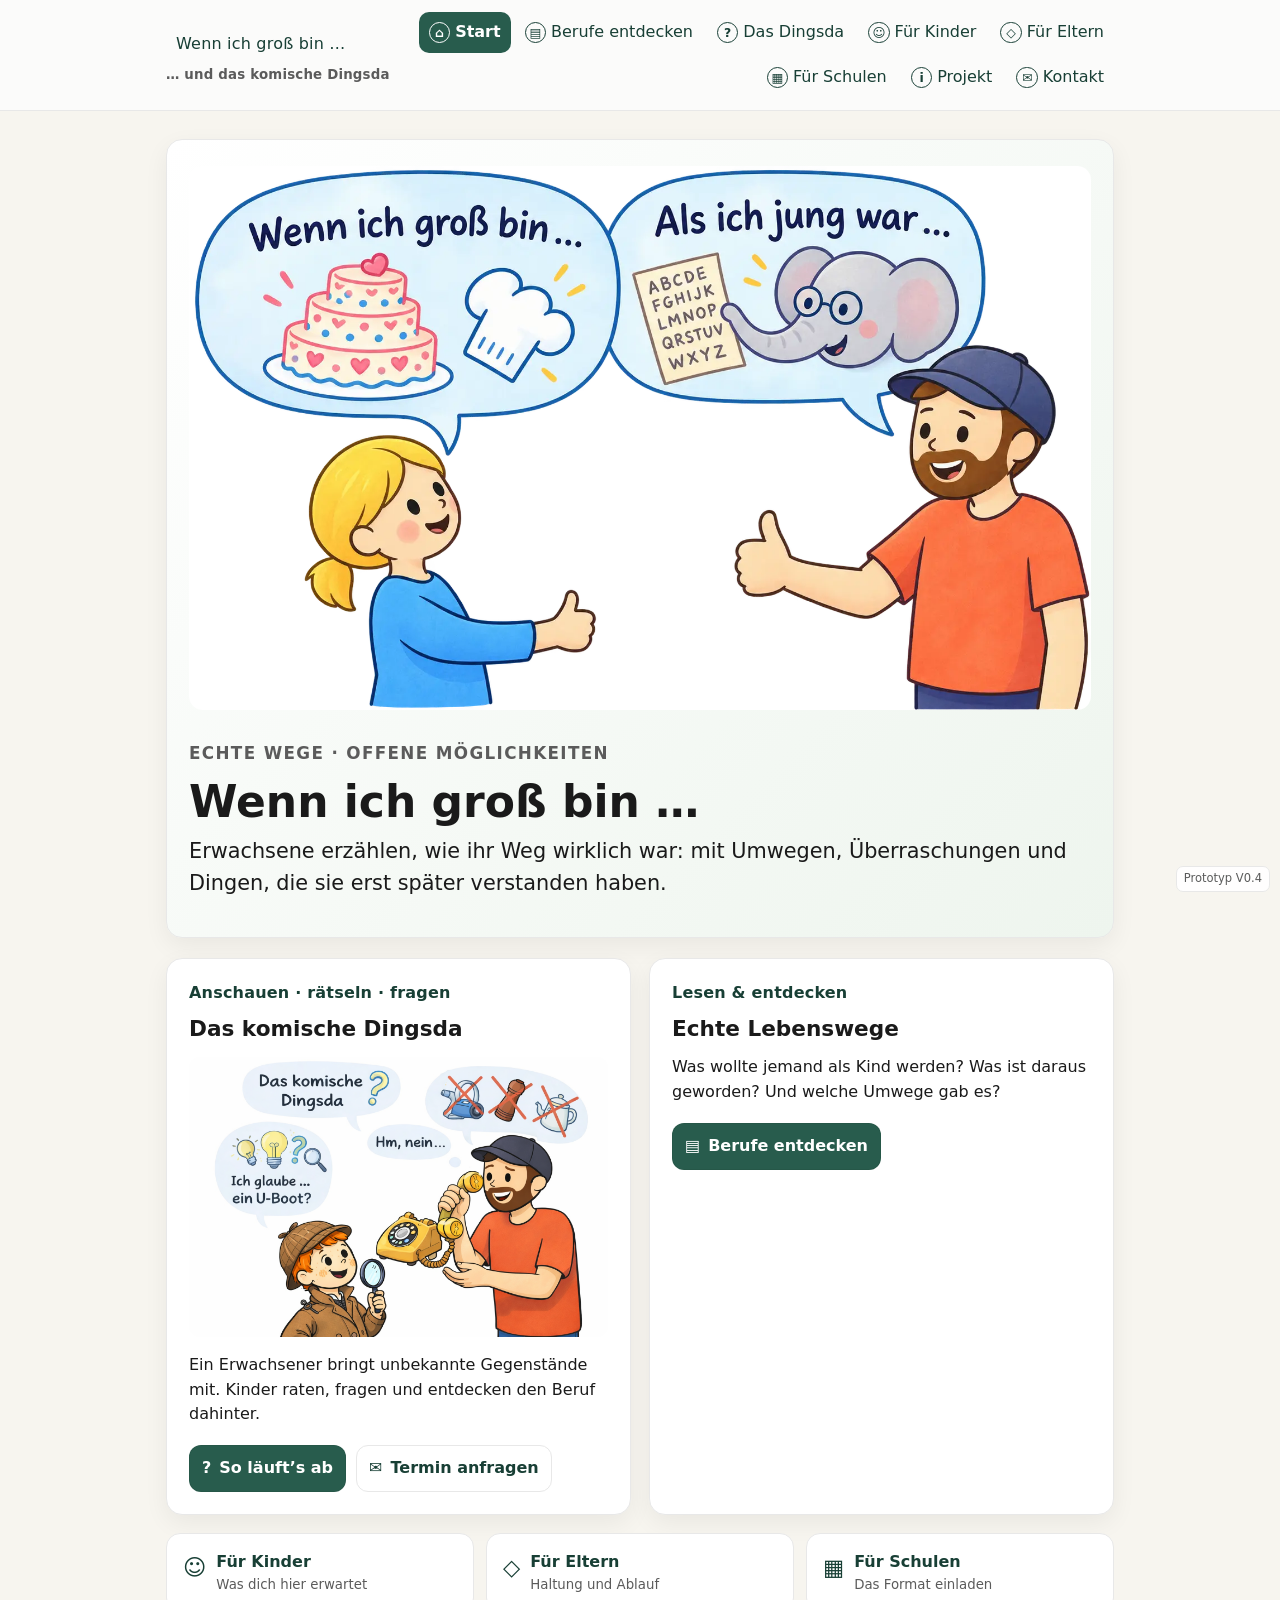
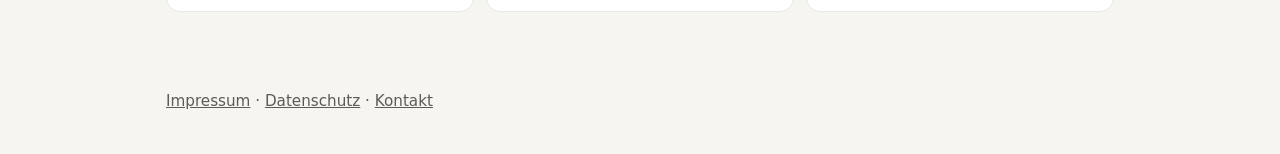
==== wenn-ich-gross-bin-site/index.html @ 868cac74 "Defekte Bildübertragung bereinigen" ====
<!doctype html>
<html lang="de">
<head>
  <meta charset="utf-8" />
  <meta name="viewport" content="width=device-width, initial-scale=1" />
  <title>Wenn ich groß bin …</title>
  <meta name="description" content="Echte Berufs- und Lebenswege für Kinder." />
  <link rel="icon" href="favicon.svg" type="image/svg+xml" />
  <link rel="stylesheet" href="styles.css" />
</head>
<body>
<a class="skip-link" href="#content">Zum Inhalt springen</a>
<header>
  <nav class="nav" aria-label="Hauptnavigation">
    <div class="brand"><a href="index.html">Wenn ich groß bin …</a><small>… und das komische Dingsda</small></div>
    <ul>
      <li><a href="index.html" aria-current="page"><span class="nav-icon" aria-hidden="true">⌂</span>Start</a></li>
      <li><a href="interviews.html"><span class="nav-icon" aria-hidden="true">▤</span>Berufe entdecken</a></li>
      <li><a href="komisches-ding.html"><span class="nav-icon" aria-hidden="true">?</span>Das Dingsda</a></li>
      <li><a href="fuer-kinder.html"><span class="nav-icon" aria-hidden="true">☺</span>Für Kinder</a></li>
      <li><a href="fuer-eltern.html"><span class="nav-icon" aria-hidden="true">◇</span>Für Eltern</a></li>
      <li><a href="fuer-einladende.html"><span class="nav-icon" aria-hidden="true">▦</span>Für Schulen</a></li>
      <li><a href="ueber-das-projekt.html"><span class="nav-icon" aria-hidden="true">i</span>Projekt</a></li>
      <li><a href="kontakt.html"><span class="nav-icon" aria-hidden="true">✉</span>Kontakt</a></li>
    </ul>
  </nav>
</header>
<main id="content">
  <section class="hero home-intro" aria-labelledby="start-title">
    <img class="hero-image hero-image-complete" src="assets/wenn-ich-gross-bin-v2.webp" alt="Ein Kind und ein Erwachsener sprechen über Zukunft und Berufe" />
    <p class="eyebrow">Echte Wege · offene Möglichkeiten</p>
    <h1 id="start-title">Wenn ich groß bin …</h1>
    <p class="lead">Erwachsene erzählen, wie ihr Weg wirklich war: mit Umwegen, Überraschungen und Dingen, die sie erst später verstanden haben.</p>
  </section>

  <section class="home-choices" aria-label="Was möchtest du entdecken?">
    <article class="home-choice">
      <p class="kicker">Anschauen · rätseln · fragen</p>
      <h2>Das komische Dingsda</h2>
      <img class="choice-image" src="assets/komisches-dingsda.png" alt="Ein Kind untersucht neugierig einen unbekannten Gegenstand" />
      <p>Ein Erwachsener bringt unbekannte Gegenstände mit. Kinder raten, fragen und entdecken den Beruf dahinter.</p>
      <div class="button-row"><a class="btn" href="komisches-ding.html"><span aria-hidden="true">?</span> So läuft’s ab</a><a class="btn secondary" href="kontakt.html"><span aria-hidden="true">✉</span> Termin anfragen</a></div>
    </article>

    <article class="home-choice">
      <p class="kicker">Lesen & entdecken</p>
      <h2>Echte Lebenswege</h2>
      <p>Was wollte jemand als Kind werden? Was ist daraus geworden? Und welche Umwege gab es?</p>
      <div class="button-row"><a class="btn" href="interviews.html"><span aria-hidden="true">▤</span> Berufe entdecken</a></div>
    </article>
  </section>

  <section class="audience-links" aria-label="Weitere Informationen">
    <a href="fuer-kinder.html"><span aria-hidden="true">☺</span><strong>Für Kinder</strong><small>Was dich hier erwartet</small></a>
    <a href="fuer-eltern.html"><span aria-hidden="true">◇</span><strong>Für Eltern</strong><small>Haltung und Ablauf</small></a>
    <a href="fuer-einladende.html"><span aria-hidden="true">▦</span><strong>Für Schulen</strong><small>Das Format einladen</small></a>
  </section>
</main>
<footer class="footer"><div><a href="impressum.html">Impressum</a> · <a href="datenschutz.html">Datenschutz</a> · <a href="kontakt.html">Kontakt</a></div></footer>
</body>
</html>
---- wenn-ich-gross-bin-site/styles.css ----
:root{
  /* Zentrale Gestaltung: Änderungen hier wirken auf alle Seiten. */
  --bg:#f7f5ef;
  --card:#ffffff;
  --text:#1a1a1a;
  --muted:#5b5b5b;
  --line:#e8e8e8;
  --accent:#285c4d;
  --accent2:#183f35;
  --warm:#f3c96b;
  --rose:#efaa96;
  --radius:16px;
  --shadow: 0 8px 24px rgba(0,0,0,.06);
  --max: 980px;
}
*{ box-sizing:border-box; }
html,body{ margin:0; padding:0; }
body{
  font-family: system-ui, -apple-system, Segoe UI, Roboto, Helvetica, Arial, "Apple Color Emoji","Segoe UI Emoji";
  background:var(--bg);
  color:var(--text);
  line-height:1.55;
}
a:focus-visible{ outline:3px solid var(--warm); outline-offset:3px; }
a{ color:var(--accent2); text-decoration: none; }
a:hover{ text-decoration: underline; }
.skip-link{ position:absolute; left:-999px; top:auto; width:1px; height:1px; overflow:hidden; }
.skip-link:focus{
  left:16px; top:16px; width:auto; height:auto; padding:10px 12px;
  background:#fff; border:1px solid var(--line); border-radius:10px; box-shadow:var(--shadow); z-index:9999;
}
header{
  position: sticky; top:0;
  background: rgba(251,251,251,.92);
  backdrop-filter: blur(10px);
  border-bottom:1px solid var(--line);
  z-index:1000;
}
.nav{
  max-width:var(--max);
  margin:0 auto;
  padding:12px 16px;
  display:flex;
  align-items:center;
  justify-content:space-between;
  gap:12px;
}
.brand{ display:flex; flex-direction:column; gap:0; font-weight:800; letter-spacing:.2px; flex:0 0 auto; }
.brand small{ font-weight:600; color:var(--muted); }
.nav ul{
  list-style:none;
  display:flex;
  gap:12px;
  flex-wrap:wrap;
  margin:0; padding:0;
  justify-content:flex-end;
}
.nav a{ display:inline-block; padding:8px 10px; border-radius:10px; }
.nav a[aria-current="page"]{ background:#fff; box-shadow:inset 0 -3px 0 var(--warm); }
main{ max-width:var(--max); margin:0 auto; padding:28px 16px 60px; }
.hero{
  background: linear-gradient(135deg, #ffffff, #eef5ee);
  border:1px solid var(--line);
  border-radius:var(--radius);
  box-shadow:var(--shadow);
  padding:26px 22px;
}
.hero-image{ width:100%; max-height:440px; object-fit:cover; border-radius:14px; margin-bottom:22px; }
.eyebrow{ color:var(--accent); font-size:.86rem; font-weight:800; letter-spacing:.08em; text-transform:uppercase; }
.lead{ font-size:clamp(1.1rem,2vw,1.3rem)!important; color:var(--text)!important; }
.hero h1{ margin:0 0 8px; font-size: clamp(28px, 4vw, 44px); line-height:1.1; }
.hero p{ margin:0 0 12px; color:var(--muted); font-size: 1.05rem; max-width: 70ch; }
.grid{ display:grid; grid-template-columns: repeat(12, 1fr); gap:14px; margin-top:18px; }
.card{
  background:var(--card);
  border:1px solid var(--line);
  border-radius:var(--radius);
  box-shadow:var(--shadow);
  padding:18px 18px;
}
.span-6{ grid-column: span 6; }
.span-5{ grid-column: span 5; }
.span-7{ grid-column: span 7; }
.span-4{ grid-column: span 4; }
.span-8{ grid-column: span 8; }
.span-12{ grid-column: span 12; }
@media (max-width: 760px){
  .span-6,.span-4,.span-5,.span-7,.span-8{ grid-column: span 12; }
}
.kicker{ font-weight:700; color:var(--accent2); letter-spacing:.2px; margin:0 0 6px; }
h2{ margin: 0 0 10px; font-size: 1.35rem; }
h3{ margin: 0 0 8px; font-size: 1.15rem; }
p{ margin: 0 0 12px; }
ul{ margin: 0 0 12px 18px; }
.btn{
  display:inline-flex;
  align-items:center;
  gap:8px;
  background: var(--accent);
  color:#fff;
  padding:10px 12px;
  border-radius:12px;
  border:1px solid rgba(0,0,0,.06);
  font-weight:700;
}
.btn:hover{ text-decoration:none; filter: brightness(0.98); }
.btn.secondary{ background:#fff; color:var(--accent2); border:1px solid var(--line); }
.tagrow{ display:flex; flex-wrap:wrap; gap:8px; margin-top:8px; }
.tag{
  display:inline-block;
  font-size:.92rem;
  color:var(--muted);
  background:#fafafa;
  border:1px solid var(--line);
  border-radius:999px;
  padding:6px 10px;
}
.hr{ height:1px; background:var(--line); margin:18px 0; }
.footer{ max-width:var(--max); margin:0 auto; padding:18px 16px 40px; color:var(--muted); font-size:.95rem; }
.footer a{ color:var(--muted); text-decoration: underline; }
.notice{ background:#fff; border:1px dashed var(--line); border-radius:14px; padding:14px 16px; color:var(--muted); }
.promise{ border-left:5px solid var(--warm); }
.path{ list-style:none; margin:16px 0 0; padding:0; display:grid; gap:10px; }
.path li{ position:relative; padding:12px 14px 12px 46px; background:#fff; border:1px solid var(--line); border-radius:12px; }
.path li::before{ content:counter(list-item); position:absolute; left:13px; top:11px; width:24px; height:24px; border-radius:50%; display:grid; place-items:center; background:var(--warm); color:#30240a; font-weight:800; }
.quote{ font-size:1.25rem; line-height:1.45; color:var(--accent2); border-left:5px solid var(--rose); padding-left:16px; }
.status{ display:inline-block; padding:5px 9px; border-radius:999px; background:#fff4d7; color:#6b4b00; font-size:.88rem; font-weight:750; }
.interview-list{ display:grid; grid-template-columns: repeat(12, 1fr); gap:14px; }
.interview-card{
  grid-column: span 6;
  background:#fff;
  border:1px solid var(--line);
  border-radius:var(--radius);
  box-shadow:var(--shadow);
  padding:16px;
  display:flex;
  gap:14px;
  align-items:flex-start;
}
@media (max-width: 760px){ .interview-card{ grid-column: span 12; } }
.thumb{
  width:72px; height:72px;
  border-radius:14px;
  border:1px solid var(--line);
  background: #f6f6f6;
  flex:0 0 auto;
  display:flex; align-items:center; justify-content:center;
  color:var(--muted);
  font-weight:700;
}
.interview-card h3{ margin:0 0 4px; }
.interview-card p{ margin:0; color:var(--muted); }
.two-images{ display:grid; grid-template-columns: 1fr 1fr; gap:14px; }
@media (max-width: 760px){ .two-images{ grid-template-columns: 1fr; } }
@media (max-width: 860px){
  /* Auf kleinen Bildschirmen bleibt die lange Navigation horizontal erreichbar. */
  header{ position:static; }
  .nav{ align-items:flex-start; flex-direction:column; padding-bottom:8px; }
  .nav ul{ width:100%; flex-wrap:nowrap; overflow-x:auto; justify-content:flex-start; padding-bottom:5px; scrollbar-width:thin; }
  .nav li{ flex:0 0 auto; }
  .nav a{ padding:8px; }
}
@media (max-width: 520px){
  main{ padding-top:16px; }
  .hero{ padding:20px 16px; }
  .card{ padding:16px; }
  .btn{ width:100%; justify-content:center; margin:4px 0; }
}
@media (prefers-reduced-motion:reduce){ *{ scroll-behavior:auto!important; } }
.figure{
  background:#fff;
  border:1px solid var(--line);
  border-radius:var(--radius);
  box-shadow:var(--shadow);
  padding:12px;
}
.figure .img{
  width:100%;
  aspect-ratio: 16/10;
  border-radius:12px;
  border:1px solid var(--line);
  background:#f3f3f3;
  display:flex; align-items:center; justify-content:center;
  color:var(--muted);
  font-weight:700;
}
.caption{ margin:8px 2px 0; color:var(--muted); font-size:.95rem; }

/* Lesefassungen: Sprunglinks führen ohne JavaScript direkt zum gewünschten Text. */
.reading-guide{ margin:18px 0 0; }
.reading-guide ul{ display:flex; flex-wrap:wrap; gap:8px; list-style:none; margin:10px 0 0; padding:0; }
.reading-guide a{ display:inline-block; padding:8px 10px; border:1px solid var(--line); border-radius:999px; background:#fff; font-weight:700; }
.reading-version{ scroll-margin-top:110px; background:var(--card); border:1px solid var(--line); border-radius:var(--radius); box-shadow:var(--shadow); margin-top:14px; overflow:hidden; }
.reading-version h3{ padding:18px; margin:0; font-size:1.1rem; color:var(--accent2); border-bottom:1px solid var(--line); }
.reading-content{ padding:18px; max-width:72ch; }
.reading-meta{ color:var(--muted); font-size:.95rem; font-weight:500; }
.interview-topic{ border-top:1px solid var(--line); }
.interview-topic:first-child{ border-top:0; }
.interview-topic summary{ cursor:pointer; padding:16px 18px; font-weight:800; color:var(--accent2); }
.interview-topic summary::marker{ color:var(--accent); }
.interview-topic summary:focus-visible{ outline:3px solid var(--warm); outline-offset:-5px; }
.topic-intro{ display:block; margin-top:6px; color:var(--muted); font-weight:500; }
.qa{ padding:4px 18px 18px; }
.qa h4{ margin:20px 0 6px; font-size:1.05rem; color:var(--accent2); }
.qa p{ margin-bottom:10px; }
.transparency{ margin-top:18px; font-size:.95rem; color:var(--muted); }


/* Prototyp V0.3: ruhige Kinder-Navigation und getrennte Interview-Leseseiten. */
body::after{
  content:"Prototyp V0.4";
  position:fixed;
  right:10px;
  bottom:8px;
  z-index:2000;
  padding:3px 7px;
  border-radius:7px;
  background:rgba(255,255,255,.9);
  color:var(--muted);
  font-size:.72rem;
  border:1px solid var(--line);
}
.nav ul{ gap:4px; }
.nav a{ font-weight:500; }
.nav a[aria-current="page"]{ background:var(--accent); color:#fff; box-shadow:none; font-weight:800; }
.nav-icon{ display:inline-grid; place-items:center; width:1.35rem; height:1.35rem; margin-right:.3rem; border:1px solid currentColor; border-radius:50%; font-size:.78rem; font-weight:800; }
.hero-image-complete{ max-height:none; object-fit:contain; background:#fff; }
.home-choices{ display:grid; grid-template-columns:1fr 1fr; gap:18px; margin-top:20px; }
.home-choice{ background:#fff; border:1px solid var(--line); border-radius:var(--radius); padding:22px; box-shadow:var(--shadow); }
.choice-image{ display:block; width:100%; height:auto; max-height:300px; object-fit:contain; border-radius:12px; margin:12px 0 16px; }
.button-row{ display:flex; flex-wrap:wrap; gap:10px; margin-top:18px; }
.audience-links{ display:grid; grid-template-columns:repeat(3,1fr); gap:12px; margin-top:18px; }
.audience-links a{ display:grid; grid-template-columns:auto 1fr; column-gap:10px; padding:16px; background:#fff; border:1px solid var(--line); border-radius:14px; }
.audience-links a>span{ grid-row:1/3; font-size:1.4rem; }
.audience-links small{ color:var(--muted); }
.page-intro{ max-width:720px; }
.page-intro h1{ margin:0 0 8px; font-size:clamp(2rem,5vw,3.2rem); }
.reading-filter{ margin:28px 0; }
.reading-filter>p{ font-size:1.25rem; font-weight:800; }
.reading-filter>div,.amount-grid{ display:grid; grid-template-columns:repeat(3,1fr); gap:12px; }
.reading-choice,.amount-card{ min-height:112px; display:flex; flex-direction:column; justify-content:center; align-items:flex-start; gap:5px; padding:18px; border:2px solid var(--line); border-radius:16px; background:#fff; }
.reading-choice.is-current,.amount-card[href]{ border-color:var(--accent); box-shadow:var(--shadow); }
.reading-choice strong,.amount-card strong{ font-size:1.15rem; }
.reading-choice small,.amount-card>span:last-child{ color:var(--muted); }
.is-disabled,.unavailable{ opacity:.58; }
.amount-dots{ display:flex; gap:5px; height:12px; align-items:center; }
.amount-dots i{ width:10px; height:10px; border-radius:50%; background:var(--accent); }
.section-title{ margin:0 0 12px; }
.interview-preview{ display:grid; grid-template-columns:240px 1fr; gap:22px; align-items:center; max-width:760px; padding:18px; background:#fff; border:2px solid var(--line); border-radius:var(--radius); box-shadow:var(--shadow); }
.interview-preview:hover{ border-color:var(--accent); text-decoration:none; }
.preview-images{ display:grid; grid-template-columns:1fr 1fr; gap:8px; }
.preview-images span,.portrait-placeholder{ display:grid; place-items:center; min-height:150px; padding:12px; background:#f1f3f1; border:1px dashed #a7afa9; border-radius:12px; color:var(--muted); text-align:center; }
.card-action{ color:var(--accent); }
.back-link{ margin-bottom:18px; font-weight:700; }
.interview-intro,.child-interview{ max-width:760px; margin:0 auto; }
.interview-heading{ position:static; background:none; border:0; }
.interview-heading h1,.child-interview h1{ margin:0 0 12px; font-size:clamp(2.1rem,6vw,3.4rem); line-height:1.08; }
.portrait-placeholders{ display:grid; grid-template-columns:1fr 1fr; gap:16px; margin:24px 0; }
.portrait-placeholders figure{ margin:0; }
.portrait-placeholders figcaption{ color:var(--muted); margin-top:7px; }
.portrait-placeholder{ min-height:230px; }
.portrait-placeholder.drawing{ background:#fff7df; }
.quiet-block{ padding:24px; border-left:7px solid var(--warm); background:#fff; border-radius:0 var(--radius) var(--radius) 0; }
.quiet-block blockquote{ margin:12px 0; color:var(--accent2); font-size:clamp(1.3rem,3vw,1.75rem); line-height:1.35; font-weight:750; }
.amount-section{ margin-top:34px; }
.amount-section h2{ font-size:1.7rem; }
.amount-card:hover{ text-decoration:none; }
.child-interview{ font-size:1.15rem; line-height:1.7; }
.child-interview>header{ position:static; background:none; border:0; margin-bottom:28px; }
.child-interview>section{ margin:0 0 32px; padding:24px; background:#fff; border:1px solid var(--line); border-radius:var(--radius); }
.child-interview h2{ font-size:clamp(1.5rem,4vw,2rem); color:var(--accent2); }
.child-interview .qa{ padding:0; max-width:54ch; }
.child-interview .qa h4{ margin:30px 0 8px; font-size:1.25rem; line-height:1.35; color:var(--accent2); }
.child-interview .qa p{ margin-bottom:12px; }
.back-link.end{ margin-top:24px; }
@media(max-width:760px){
  .home-choices,.reading-filter>div,.amount-grid,.audience-links{ grid-template-columns:1fr; }
  .interview-preview{ grid-template-columns:1fr; }
  .portrait-placeholders{ grid-template-columns:1fr; }
  .child-interview{ font-size:1.08rem; }
  .child-interview>section{ padding:20px 17px; }
}
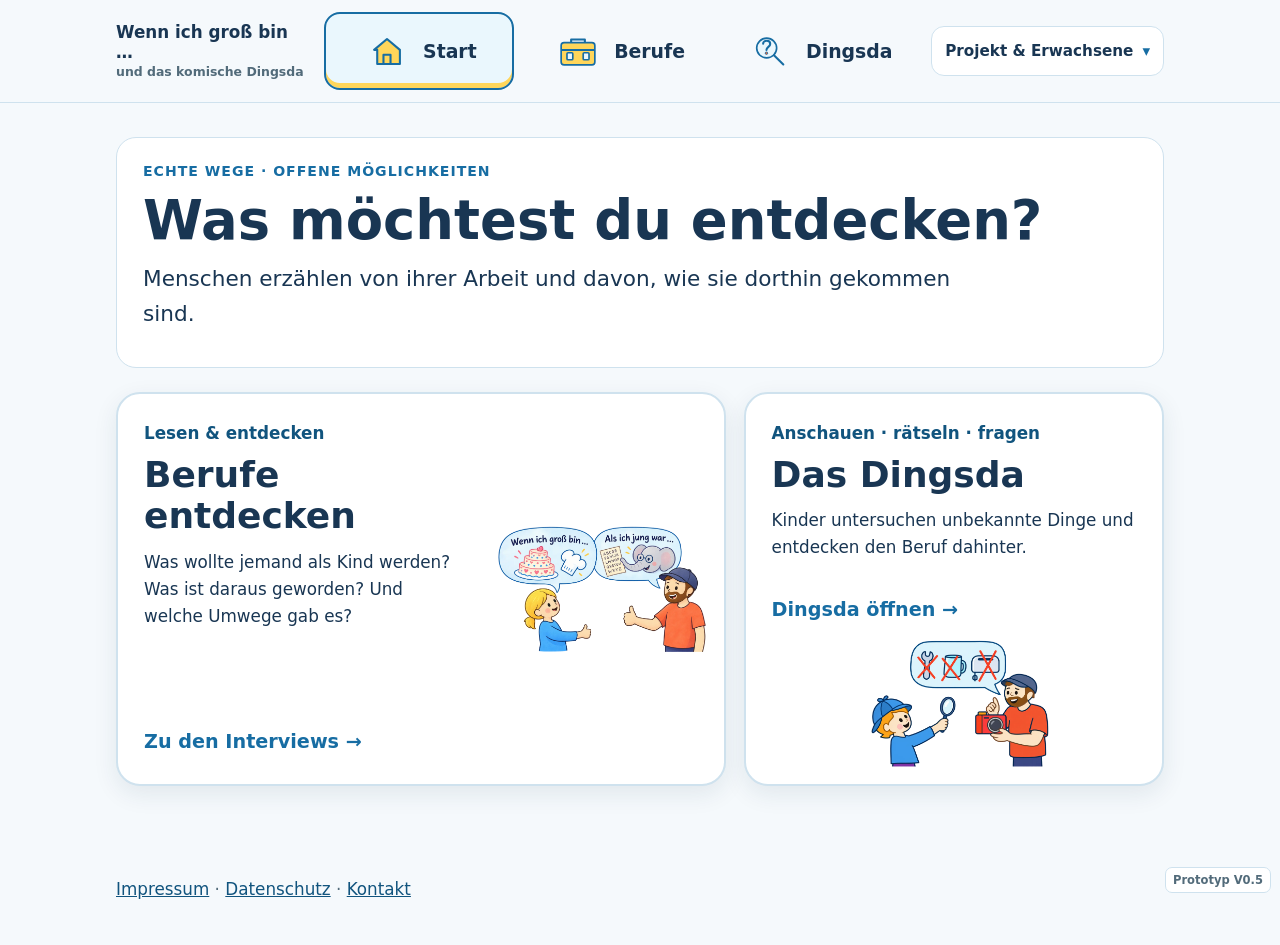
==== commit a014fb25: "Vereinfache die Navigation fuer Kinder" ====
--- a/wenn-ich-gross-bin-site/index.html
+++ b/wenn-ich-gross-bin-site/index.html
@@ -10,50 +10,55 @@
 </head>
 <body>
 <a class="skip-link" href="#content">Zum Inhalt springen</a>
-<header>
-  <nav class="nav" aria-label="Hauptnavigation">
-    <div class="brand"><a href="index.html">Wenn ich groß bin …</a><small>… und das komische Dingsda</small></div>
-    <ul>
-      <li><a href="index.html" aria-current="page"><span class="nav-icon" aria-hidden="true">⌂</span>Start</a></li>
-      <li><a href="interviews.html"><span class="nav-icon" aria-hidden="true">▤</span>Berufe entdecken</a></li>
-      <li><a href="komisches-ding.html"><span class="nav-icon" aria-hidden="true">?</span>Das Dingsda</a></li>
-      <li><a href="fuer-kinder.html"><span class="nav-icon" aria-hidden="true">☺</span>Für Kinder</a></li>
-      <li><a href="fuer-eltern.html"><span class="nav-icon" aria-hidden="true">◇</span>Für Eltern</a></li>
-      <li><a href="fuer-einladende.html"><span class="nav-icon" aria-hidden="true">▦</span>Für Schulen</a></li>
-      <li><a href="ueber-das-projekt.html"><span class="nav-icon" aria-hidden="true">i</span>Projekt</a></li>
-      <li><a href="kontakt.html"><span class="nav-icon" aria-hidden="true">✉</span>Kontakt</a></li>
+<header class="site-header">
+  <nav class="site-nav" aria-label="Hauptnavigation">
+    <a class="site-brand" href="index.html">Wenn ich groß bin …<small>und das komische Dingsda</small></a>
+    <ul class="child-nav">
+      <li><a href="index.html" aria-current="page"><img src="assets/icon-start.svg" alt="" /><span>Start</span></a></li>
+      <li><a href="interviews.html"><img src="assets/icon-berufe.svg" alt="" /><span>Berufe</span></a></li>
+      <li><a href="komisches-ding.html"><img src="assets/icon-dingsda.svg" alt="" /><span>Dingsda</span></a></li>
     </ul>
+    <details class="project-nav">
+      <summary>Projekt &amp; Erwachsene</summary>
+      <div class="project-links">
+        <a href="fuer-eltern.html">Für Eltern</a>
+        <a href="fuer-einladende.html">Für Schulen</a>
+        <a href="ueber-das-projekt.html">Über das Projekt</a>
+        <a href="kontakt.html">Kontakt</a>
+      </div>
+    </details>
   </nav>
 </header>
 <main id="content">
-  <section class="hero home-intro" aria-labelledby="start-title">
-    <img class="hero-image hero-image-complete" src="assets/wenn-ich-gross-bin-v2.webp" alt="Ein Kind und ein Erwachsener sprechen über Zukunft und Berufe" />
-    <p class="eyebrow">Echte Wege · offene Möglichkeiten</p>
-    <h1 id="start-title">Wenn ich groß bin …</h1>
-    <p class="lead">Erwachsene erzählen, wie ihr Weg wirklich war: mit Umwegen, Überraschungen und Dingen, die sie erst später verstanden haben.</p>
+  <section class="home-welcome" aria-labelledby="start-title">
+    <div>
+      <p class="eyebrow">Echte Wege · offene Möglichkeiten</p>
+      <h1 id="start-title">Was möchtest du entdecken?</h1>
+      <p class="lead">Menschen erzählen von ihrer Arbeit und davon, wie sie dorthin gekommen sind.</p>
+    </div>
   </section>
 
-  <section class="home-choices" aria-label="Was möchtest du entdecken?">
-    <article class="home-choice">
-      <p class="kicker">Anschauen · rätseln · fragen</p>
-      <h2>Das komische Dingsda</h2>
-      <img class="choice-image" src="assets/komisches-dingsda.png" alt="Ein Kind untersucht neugierig einen unbekannten Gegenstand" />
-      <p>Ein Erwachsener bringt unbekannte Gegenstände mit. Kinder raten, fragen und entdecken den Beruf dahinter.</p>
-      <div class="button-row"><a class="btn" href="komisches-ding.html"><span aria-hidden="true">?</span> So läuft’s ab</a><a class="btn secondary" href="kontakt.html"><span aria-hidden="true">✉</span> Termin anfragen</a></div>
-    </article>
+  <!-- Die ganze Fläche ist ein Link. So müssen Kinder kein kleines Ziel treffen. -->
+  <section class="home-paths" aria-label="Auswahl">
+    <a class="home-path home-path-main" href="interviews.html">
+      <div class="home-path-copy">
+        <p class="kicker">Lesen &amp; entdecken</p>
+        <h2>Berufe entdecken</h2>
+        <p>Was wollte jemand als Kind werden? Was ist daraus geworden? Und welche Umwege gab es?</p>
+        <strong class="home-path-action">Zu den Interviews <span aria-hidden="true">→</span></strong>
+      </div>
+      <img src="assets/wenn-ich-gross-bin-v2.webp" alt="" />
+    </a>
 
-    <article class="home-choice">
-      <p class="kicker">Lesen & entdecken</p>
-      <h2>Echte Lebenswege</h2>
-      <p>Was wollte jemand als Kind werden? Was ist daraus geworden? Und welche Umwege gab es?</p>
-      <div class="button-row"><a class="btn" href="interviews.html"><span aria-hidden="true">▤</span> Berufe entdecken</a></div>
-    </article>
-  </section>
-
-  <section class="audience-links" aria-label="Weitere Informationen">
-    <a href="fuer-kinder.html"><span aria-hidden="true">☺</span><strong>Für Kinder</strong><small>Was dich hier erwartet</small></a>
-    <a href="fuer-eltern.html"><span aria-hidden="true">◇</span><strong>Für Eltern</strong><small>Haltung und Ablauf</small></a>
-    <a href="fuer-einladende.html"><span aria-hidden="true">▦</span><strong>Für Schulen</strong><small>Das Format einladen</small></a>
+    <a class="home-path home-path-dingsda" href="komisches-ding.html">
+      <div class="home-path-copy">
+        <p class="kicker">Anschauen · rätseln · fragen</p>
+        <h2>Das Dingsda</h2>
+        <p>Kinder untersuchen unbekannte Dinge und entdecken den Beruf dahinter.</p>
+        <strong class="home-path-action">Dingsda öffnen <span aria-hidden="true">→</span></strong>
+      </div>
+      <img src="assets/komisches-dingsda-v2.webp" alt="" />
+    </a>
   </section>
 </main>
 <footer class="footer"><div><a href="impressum.html">Impressum</a> · <a href="datenschutz.html">Datenschutz</a> · <a href="kontakt.html">Kontakt</a></div></footer>
--- a/wenn-ich-gross-bin-site/styles.css
+++ b/wenn-ich-gross-bin-site/styles.css
@@ -1,282 +1,20 @@
-:root{
-  /* Zentrale Gestaltung: Änderungen hier wirken auf alle Seiten. */
-  --bg:#f7f5ef;
-  --card:#ffffff;
-  --text:#1a1a1a;
-  --muted:#5b5b5b;
-  --line:#e8e8e8;
-  --accent:#285c4d;
-  --accent2:#183f35;
-  --warm:#f3c96b;
-  --rose:#efaa96;
-  --radius:16px;
-  --shadow: 0 8px 24px rgba(0,0,0,.06);
-  --max: 980px;
-}
-*{ box-sizing:border-box; }
-html,body{ margin:0; padding:0; }
-body{
-  font-family: system-ui, -apple-system, Segoe UI, Roboto, Helvetica, Arial, "Apple Color Emoji","Segoe UI Emoji";
-  background:var(--bg);
-  color:var(--text);
-  line-height:1.55;
-}
-a:focus-visible{ outline:3px solid var(--warm); outline-offset:3px; }
-a{ color:var(--accent2); text-decoration: none; }
-a:hover{ text-decoration: underline; }
-.skip-link{ position:absolute; left:-999px; top:auto; width:1px; height:1px; overflow:hidden; }
-.skip-link:focus{
-  left:16px; top:16px; width:auto; height:auto; padding:10px 12px;
-  background:#fff; border:1px solid var(--line); border-radius:10px; box-shadow:var(--shadow); z-index:9999;
-}
-header{
-  position: sticky; top:0;
-  background: rgba(251,251,251,.92);
-  backdrop-filter: blur(10px);
-  border-bottom:1px solid var(--line);
-  z-index:1000;
-}
-.nav{
-  max-width:var(--max);
-  margin:0 auto;
-  padding:12px 16px;
-  display:flex;
-  align-items:center;
-  justify-content:space-between;
-  gap:12px;
-}
-.brand{ display:flex; flex-direction:column; gap:0; font-weight:800; letter-spacing:.2px; flex:0 0 auto; }
-.brand small{ font-weight:600; color:var(--muted); }
-.nav ul{
-  list-style:none;
-  display:flex;
-  gap:12px;
-  flex-wrap:wrap;
-  margin:0; padding:0;
-  justify-content:flex-end;
-}
-.nav a{ display:inline-block; padding:8px 10px; border-radius:10px; }
-.nav a[aria-current="page"]{ background:#fff; box-shadow:inset 0 -3px 0 var(--warm); }
-main{ max-width:var(--max); margin:0 auto; padding:28px 16px 60px; }
-.hero{
-  background: linear-gradient(135deg, #ffffff, #eef5ee);
-  border:1px solid var(--line);
-  border-radius:var(--radius);
-  box-shadow:var(--shadow);
-  padding:26px 22px;
-}
-.hero-image{ width:100%; max-height:440px; object-fit:cover; border-radius:14px; margin-bottom:22px; }
-.eyebrow{ color:var(--accent); font-size:.86rem; font-weight:800; letter-spacing:.08em; text-transform:uppercase; }
-.lead{ font-size:clamp(1.1rem,2vw,1.3rem)!important; color:var(--text)!important; }
-.hero h1{ margin:0 0 8px; font-size: clamp(28px, 4vw, 44px); line-height:1.1; }
-.hero p{ margin:0 0 12px; color:var(--muted); font-size: 1.05rem; max-width: 70ch; }
-.grid{ display:grid; grid-template-columns: repeat(12, 1fr); gap:14px; margin-top:18px; }
-.card{
-  background:var(--card);
-  border:1px solid var(--line);
-  border-radius:var(--radius);
-  box-shadow:var(--shadow);
-  padding:18px 18px;
-}
-.span-6{ grid-column: span 6; }
-.span-5{ grid-column: span 5; }
-.span-7{ grid-column: span 7; }
-.span-4{ grid-column: span 4; }
-.span-8{ grid-column: span 8; }
-.span-12{ grid-column: span 12; }
-@media (max-width: 760px){
-  .span-6,.span-4,.span-5,.span-7,.span-8{ grid-column: span 12; }
-}
-.kicker{ font-weight:700; color:var(--accent2); letter-spacing:.2px; margin:0 0 6px; }
-h2{ margin: 0 0 10px; font-size: 1.35rem; }
-h3{ margin: 0 0 8px; font-size: 1.15rem; }
-p{ margin: 0 0 12px; }
-ul{ margin: 0 0 12px 18px; }
-.btn{
-  display:inline-flex;
-  align-items:center;
-  gap:8px;
-  background: var(--accent);
-  color:#fff;
-  padding:10px 12px;
-  border-radius:12px;
-  border:1px solid rgba(0,0,0,.06);
-  font-weight:700;
-}
-.btn:hover{ text-decoration:none; filter: brightness(0.98); }
-.btn.secondary{ background:#fff; color:var(--accent2); border:1px solid var(--line); }
-.tagrow{ display:flex; flex-wrap:wrap; gap:8px; margin-top:8px; }
-.tag{
-  display:inline-block;
-  font-size:.92rem;
-  color:var(--muted);
-  background:#fafafa;
-  border:1px solid var(--line);
-  border-radius:999px;
-  padding:6px 10px;
-}
-.hr{ height:1px; background:var(--line); margin:18px 0; }
-.footer{ max-width:var(--max); margin:0 auto; padding:18px 16px 40px; color:var(--muted); font-size:.95rem; }
-.footer a{ color:var(--muted); text-decoration: underline; }
-.notice{ background:#fff; border:1px dashed var(--line); border-radius:14px; padding:14px 16px; color:var(--muted); }
-.promise{ border-left:5px solid var(--warm); }
-.path{ list-style:none; margin:16px 0 0; padding:0; display:grid; gap:10px; }
-.path li{ position:relative; padding:12px 14px 12px 46px; background:#fff; border:1px solid var(--line); border-radius:12px; }
-.path li::before{ content:counter(list-item); position:absolute; left:13px; top:11px; width:24px; height:24px; border-radius:50%; display:grid; place-items:center; background:var(--warm); color:#30240a; font-weight:800; }
-.quote{ font-size:1.25rem; line-height:1.45; color:var(--accent2); border-left:5px solid var(--rose); padding-left:16px; }
-.status{ display:inline-block; padding:5px 9px; border-radius:999px; background:#fff4d7; color:#6b4b00; font-size:.88rem; font-weight:750; }
-.interview-list{ display:grid; grid-template-columns: repeat(12, 1fr); gap:14px; }
-.interview-card{
-  grid-column: span 6;
-  background:#fff;
-  border:1px solid var(--line);
-  border-radius:var(--radius);
-  box-shadow:var(--shadow);
-  padding:16px;
-  display:flex;
-  gap:14px;
-  align-items:flex-start;
-}
-@media (max-width: 760px){ .interview-card{ grid-column: span 12; } }
-.thumb{
-  width:72px; height:72px;
-  border-radius:14px;
-  border:1px solid var(--line);
-  background: #f6f6f6;
-  flex:0 0 auto;
-  display:flex; align-items:center; justify-content:center;
-  color:var(--muted);
-  font-weight:700;
-}
-.interview-card h3{ margin:0 0 4px; }
-.interview-card p{ margin:0; color:var(--muted); }
-.two-images{ display:grid; grid-template-columns: 1fr 1fr; gap:14px; }
-@media (max-width: 760px){ .two-images{ grid-template-columns: 1fr; } }
-@media (max-width: 860px){
-  /* Auf kleinen Bildschirmen bleibt die lange Navigation horizontal erreichbar. */
-  header{ position:static; }
-  .nav{ align-items:flex-start; flex-direction:column; padding-bottom:8px; }
-  .nav ul{ width:100%; flex-wrap:nowrap; overflow-x:auto; justify-content:flex-start; padding-bottom:5px; scrollbar-width:thin; }
-  .nav li{ flex:0 0 auto; }
-  .nav a{ padding:8px; }
-}
-@media (max-width: 520px){
-  main{ padding-top:16px; }
-  .hero{ padding:20px 16px; }
-  .card{ padding:16px; }
-  .btn{ width:100%; justify-content:center; margin:4px 0; }
-}
-@media (prefers-reduced-motion:reduce){ *{ scroll-behavior:auto!important; } }
-.figure{
-  background:#fff;
-  border:1px solid var(--line);
-  border-radius:var(--radius);
-  box-shadow:var(--shadow);
-  padding:12px;
-}
-.figure .img{
-  width:100%;
-  aspect-ratio: 16/10;
-  border-radius:12px;
-  border:1px solid var(--line);
-  background:#f3f3f3;
-  display:flex; align-items:center; justify-content:center;
-  color:var(--muted);
-  font-weight:700;
-}
-.caption{ margin:8px 2px 0; color:var(--muted); font-size:.95rem; }
-
-/* Lesefassungen: Sprunglinks führen ohne JavaScript direkt zum gewünschten Text. */
-.reading-guide{ margin:18px 0 0; }
-.reading-guide ul{ display:flex; flex-wrap:wrap; gap:8px; list-style:none; margin:10px 0 0; padding:0; }
-.reading-guide a{ display:inline-block; padding:8px 10px; border:1px solid var(--line); border-radius:999px; background:#fff; font-weight:700; }
-.reading-version{ scroll-margin-top:110px; background:var(--card); border:1px solid var(--line); border-radius:var(--radius); box-shadow:var(--shadow); margin-top:14px; overflow:hidden; }
-.reading-version h3{ padding:18px; margin:0; font-size:1.1rem; color:var(--accent2); border-bottom:1px solid var(--line); }
-.reading-content{ padding:18px; max-width:72ch; }
-.reading-meta{ color:var(--muted); font-size:.95rem; font-weight:500; }
-.interview-topic{ border-top:1px solid var(--line); }
-.interview-topic:first-child{ border-top:0; }
-.interview-topic summary{ cursor:pointer; padding:16px 18px; font-weight:800; color:var(--accent2); }
-.interview-topic summary::marker{ color:var(--accent); }
-.interview-topic summary:focus-visible{ outline:3px solid var(--warm); outline-offset:-5px; }
-.topic-intro{ display:block; margin-top:6px; color:var(--muted); font-weight:500; }
-.qa{ padding:4px 18px 18px; }
-.qa h4{ margin:20px 0 6px; font-size:1.05rem; color:var(--accent2); }
-.qa p{ margin-bottom:10px; }
-.transparency{ margin-top:18px; font-size:.95rem; color:var(--muted); }
-
-
-/* Prototyp V0.3: ruhige Kinder-Navigation und getrennte Interview-Leseseiten. */
-body::after{
-  content:"Prototyp V0.4";
-  position:fixed;
-  right:10px;
-  bottom:8px;
-  z-index:2000;
-  padding:3px 7px;
-  border-radius:7px;
-  background:rgba(255,255,255,.9);
-  color:var(--muted);
-  font-size:.72rem;
-  border:1px solid var(--line);
-}
-.nav ul{ gap:4px; }
-.nav a{ font-weight:500; }
-.nav a[aria-current="page"]{ background:var(--accent); color:#fff; box-shadow:none; font-weight:800; }
-.nav-icon{ display:inline-grid; place-items:center; width:1.35rem; height:1.35rem; margin-right:.3rem; border:1px solid currentColor; border-radius:50%; font-size:.78rem; font-weight:800; }
-.hero-image-complete{ max-height:none; object-fit:contain; background:#fff; }
-.home-choices{ display:grid; grid-template-columns:1fr 1fr; gap:18px; margin-top:20px; }
-.home-choice{ background:#fff; border:1px solid var(--line); border-radius:var(--radius); padding:22px; box-shadow:var(--shadow); }
-.choice-image{ display:block; width:100%; height:auto; max-height:300px; object-fit:contain; border-radius:12px; margin:12px 0 16px; }
-.button-row{ display:flex; flex-wrap:wrap; gap:10px; margin-top:18px; }
-.audience-links{ display:grid; grid-template-columns:repeat(3,1fr); gap:12px; margin-top:18px; }
-.audience-links a{ display:grid; grid-template-columns:auto 1fr; column-gap:10px; padding:16px; background:#fff; border:1px solid var(--line); border-radius:14px; }
-.audience-links a>span{ grid-row:1/3; font-size:1.4rem; }
-.audience-links small{ color:var(--muted); }
-.page-intro{ max-width:720px; }
-.page-intro h1{ margin:0 0 8px; font-size:clamp(2rem,5vw,3.2rem); }
-.reading-filter{ margin:28px 0; }
-.reading-filter>p{ font-size:1.25rem; font-weight:800; }
-.reading-filter>div,.amount-grid{ display:grid; grid-template-columns:repeat(3,1fr); gap:12px; }
-.reading-choice,.amount-card{ min-height:112px; display:flex; flex-direction:column; justify-content:center; align-items:flex-start; gap:5px; padding:18px; border:2px solid var(--line); border-radius:16px; background:#fff; }
-.reading-choice.is-current,.amount-card[href]{ border-color:var(--accent); box-shadow:var(--shadow); }
-.reading-choice strong,.amount-card strong{ font-size:1.15rem; }
-.reading-choice small,.amount-card>span:last-child{ color:var(--muted); }
-.is-disabled,.unavailable{ opacity:.58; }
-.amount-dots{ display:flex; gap:5px; height:12px; align-items:center; }
-.amount-dots i{ width:10px; height:10px; border-radius:50%; background:var(--accent); }
-.section-title{ margin:0 0 12px; }
-.interview-preview{ display:grid; grid-template-columns:240px 1fr; gap:22px; align-items:center; max-width:760px; padding:18px; background:#fff; border:2px solid var(--line); border-radius:var(--radius); box-shadow:var(--shadow); }
-.interview-preview:hover{ border-color:var(--accent); text-decoration:none; }
-.preview-images{ display:grid; grid-template-columns:1fr 1fr; gap:8px; }
-.preview-images span,.portrait-placeholder{ display:grid; place-items:center; min-height:150px; padding:12px; background:#f1f3f1; border:1px dashed #a7afa9; border-radius:12px; color:var(--muted); text-align:center; }
-.card-action{ color:var(--accent); }
-.back-link{ margin-bottom:18px; font-weight:700; }
-.interview-intro,.child-interview{ max-width:760px; margin:0 auto; }
-.interview-heading{ position:static; background:none; border:0; }
-.interview-heading h1,.child-interview h1{ margin:0 0 12px; font-size:clamp(2.1rem,6vw,3.4rem); line-height:1.08; }
-.portrait-placeholders{ display:grid; grid-template-columns:1fr 1fr; gap:16px; margin:24px 0; }
-.portrait-placeholders figure{ margin:0; }
-.portrait-placeholders figcaption{ color:var(--muted); margin-top:7px; }
-.portrait-placeholder{ min-height:230px; }
-.portrait-placeholder.drawing{ background:#fff7df; }
-.quiet-block{ padding:24px; border-left:7px solid var(--warm); background:#fff; border-radius:0 var(--radius) var(--radius) 0; }
-.quiet-block blockquote{ margin:12px 0; color:var(--accent2); font-size:clamp(1.3rem,3vw,1.75rem); line-height:1.35; font-weight:750; }
-.amount-section{ margin-top:34px; }
-.amount-section h2{ font-size:1.7rem; }
-.amount-card:hover{ text-decoration:none; }
-.child-interview{ font-size:1.15rem; line-height:1.7; }
-.child-interview>header{ position:static; background:none; border:0; margin-bottom:28px; }
-.child-interview>section{ margin:0 0 32px; padding:24px; background:#fff; border:1px solid var(--line); border-radius:var(--radius); }
-.child-interview h2{ font-size:clamp(1.5rem,4vw,2rem); color:var(--accent2); }
-.child-interview .qa{ padding:0; max-width:54ch; }
-.child-interview .qa h4{ margin:30px 0 8px; font-size:1.25rem; line-height:1.35; color:var(--accent2); }
-.child-interview .qa p{ margin-bottom:12px; }
-.back-link.end{ margin-top:24px; }
-@media(max-width:760px){
-  .home-choices,.reading-filter>div,.amount-grid,.audience-links{ grid-template-columns:1fr; }
-  .interview-preview{ grid-template-columns:1fr; }
-  .portrait-placeholders{ grid-template-columns:1fr; }
-  .child-interview{ font-size:1.08rem; }
-  .child-interview>section{ padding:20px 17px; }
-}
+:root{--bg:#f5f9fc;--surface:#fff;--text:#193653;--muted:#526b7a;--line:#cfe2ee;--blue:#176da3;--blue-dark:#11547e;--blue-soft:#eaf7fd;--yellow:#ffd65a;--orange:#f36b3b;--radius:20px;--shadow:0 8px 24px rgba(25,54,83,.09);--max:1080px}
+*{box-sizing:border-box}html{scroll-behavior:smooth}html,body{margin:0;padding:0}body{background:var(--bg);color:var(--text);font-family:system-ui,-apple-system,"Segoe UI",Roboto,Helvetica,Arial,sans-serif;font-size:1.05rem;line-height:1.6}a{color:var(--blue-dark);text-decoration:none}a:hover{text-decoration:underline}a:focus-visible,summary:focus-visible{outline:4px solid var(--yellow);outline-offset:3px}img{max-width:100%}h1,h2,h3{line-height:1.15}h2{margin:0 0 12px;font-size:1.55rem}h3{margin:0 0 9px;font-size:1.25rem}p{margin:0 0 14px}ul{margin:0 0 14px 20px}
+.skip-link{position:absolute;left:-9999px}.skip-link:focus{left:16px;top:12px;z-index:5000;padding:12px 16px;border-radius:12px;background:var(--surface);box-shadow:var(--shadow)}
+/* Drei große Kinderziele, getrennt von den Projektinformationen. */
+.site-header{position:sticky;top:0;z-index:1000;border-bottom:1px solid var(--line);background:rgba(245,249,252,.97)}.site-nav{max-width:var(--max);margin:auto;padding:12px 16px;display:grid;grid-template-columns:190px minmax(420px,1fr) auto;align-items:center;gap:18px}.site-brand{display:flex;flex-direction:column;font-size:1.05rem;font-weight:850;line-height:1.2;color:var(--text)}.site-brand small{margin-top:3px;color:var(--muted);font-size:.78rem;font-weight:650}.site-brand:hover{text-decoration:none}.child-nav{display:grid;grid-template-columns:repeat(3,minmax(110px,1fr));gap:10px;list-style:none;margin:0;padding:0}.child-nav a{min-height:78px;padding:8px 14px;display:flex;align-items:center;justify-content:center;gap:10px;border:2px solid transparent;border-radius:16px;color:var(--text);font-size:1.18rem;font-weight:800}.child-nav a:hover{border-color:var(--line);background:var(--surface);text-decoration:none}.child-nav a[aria-current="page"]{border-color:var(--blue);background:var(--blue-soft);box-shadow:inset 0 -5px 0 var(--yellow)}.child-nav img{width:52px;height:44px;object-fit:contain}.project-nav{position:relative}.project-nav summary{min-height:50px;padding:10px 13px;display:flex;align-items:center;border:1px solid var(--line);border-radius:13px;background:var(--surface);cursor:pointer;font-size:.95rem;font-weight:750;list-style:none}.project-nav summary::-webkit-details-marker{display:none}.project-nav summary::after{content:"▾";margin-left:9px;color:var(--blue)}.project-nav[open] summary::after{content:"▴"}.project-nav.has-current summary{border:2px solid var(--blue);background:var(--blue-soft)}.project-links{position:absolute;right:0;top:calc(100% + 8px);width:230px;padding:8px;display:grid;gap:4px;border:1px solid var(--line);border-radius:15px;background:var(--surface);box-shadow:var(--shadow)}.project-links a{padding:11px 12px;border-radius:10px;color:var(--text);font-weight:650}.project-links a:hover{background:var(--blue-soft);text-decoration:none}.project-links a[aria-current="page"]{background:var(--blue-soft);font-weight:850}
+main{max-width:var(--max);margin:auto;padding:34px 16px 70px}.eyebrow{margin-bottom:7px;color:var(--blue);font-size:.88rem;font-weight:850;letter-spacing:.07em;text-transform:uppercase}.lead{max-width:62ch;color:var(--text);font-size:clamp(1.15rem,2vw,1.35rem)}.kicker{margin-bottom:7px;color:var(--blue-dark);font-weight:800}
+/* Die Leitbilder unterstützen die Auswahl, ohne den ersten Bildschirm zu füllen. */
+.home-welcome{margin-bottom:24px;padding:22px 26px;border:1px solid var(--line);border-radius:var(--radius);background:var(--surface)}.home-welcome h1{margin:0 0 10px;font-size:clamp(2rem,4.5vw,3.4rem)}.home-paths{display:grid;grid-template-columns:1.45fr 1fr;gap:18px}.home-path{min-height:330px;display:grid;overflow:hidden;border:2px solid var(--line);border-radius:24px;background:var(--surface);box-shadow:var(--shadow);color:var(--text);transition:transform .15s ease,border-color .15s ease}.home-path:hover{transform:translateY(-2px);border-color:var(--blue);text-decoration:none}.home-path-main{grid-template-columns:minmax(0,1fr) 245px}.home-path-copy{padding:26px;display:flex;flex-direction:column;align-items:flex-start}.home-path h2{font-size:clamp(1.65rem,3vw,2.25rem)}.home-path-action{margin-top:auto;padding-top:20px;color:var(--blue);font-size:1.2rem}.home-path>img{width:100%;height:100%;max-height:330px;padding:18px;align-self:center;object-fit:contain}.home-path-dingsda{grid-template-rows:1fr 150px}.home-path-dingsda>img{grid-row:2;height:150px;padding:5px 16px 15px}.home-path-dingsda .home-path-copy{padding-bottom:8px}.page-intro-with-image{max-width:900px;display:grid;grid-template-columns:minmax(0,1fr) 220px;align-items:center;gap:24px}.page-intro-with-image img{width:220px;height:135px;object-fit:contain}.dingsda-intro{display:grid;grid-template-columns:minmax(0,1fr) 280px;align-items:center;gap:26px}.dingsda-intro>img{width:280px;height:190px;object-fit:contain}
+.page-intro{max-width:760px;margin-bottom:24px}.page-intro h1,.interview-heading h1,.child-interview h1{margin:0 0 12px;font-size:clamp(2.1rem,5vw,3.5rem)}.hero,.card,.notice,.reading-version{border:1px solid var(--line);border-radius:var(--radius);background:var(--surface);box-shadow:var(--shadow)}.hero{padding:28px}.grid{display:grid;grid-template-columns:repeat(12,1fr);gap:16px;margin-top:18px}.card{padding:20px}.span-4{grid-column:span 4}.span-6{grid-column:span 6}.span-8{grid-column:span 8}.span-12{grid-column:span 12}.notice{padding:16px 18px;color:var(--muted)}.promise{border-left:7px solid var(--yellow)}.hr{height:1px;margin:20px 0;background:var(--line)}
+.btn{min-height:52px;padding:12px 17px;display:inline-flex;align-items:center;justify-content:center;gap:8px;border:2px solid var(--blue);border-radius:14px;background:var(--blue);color:#fff;font-size:1.05rem;font-weight:800}.btn:hover{filter:brightness(.97);text-decoration:none}.btn.secondary{background:var(--surface);color:var(--blue-dark)}
+/* Lesemengen werden erst im Interviewbereich gewählt. */
+.reading-filter{margin:26px 0 34px}.reading-filter>p{font-size:1.35rem;font-weight:850}.reading-filter>div,.amount-grid{display:grid;grid-template-columns:repeat(3,1fr);gap:14px}.reading-choice,.amount-card{min-height:164px;padding:16px;display:grid;grid-template-rows:72px auto auto;align-content:center;justify-items:start;gap:4px;border:2px solid var(--line);border-radius:18px;background:var(--surface);color:var(--text)}.reading-choice img,.amount-card img{width:86px;height:64px;object-fit:contain}.reading-choice strong,.amount-card strong{font-size:1.28rem}.reading-choice small,.amount-card>span{color:var(--muted)}.reading-choice.is-current,.amount-card[href]{border-color:var(--blue);box-shadow:var(--shadow)}.reading-choice:hover,.amount-card[href]:hover{text-decoration:none;background:var(--blue-soft)}.is-disabled,.unavailable{opacity:.58}.section-title{margin-bottom:14px}
+.interview-preview{max-width:790px;padding:20px;display:grid;grid-template-columns:240px 1fr;gap:24px;align-items:center;border:2px solid var(--line);border-radius:var(--radius);background:var(--surface);box-shadow:var(--shadow);color:var(--text)}.interview-preview:hover{border-color:var(--blue);text-decoration:none}.preview-images,.portrait-placeholders{display:grid;grid-template-columns:1fr 1fr;gap:10px}.preview-images span,.portrait-placeholder{min-height:150px;padding:12px;display:grid;place-items:center;border:2px dashed #9eb8c7;border-radius:14px;background:var(--blue-soft);color:var(--muted);text-align:center}.card-action{color:var(--blue)}
+.back-link{margin-bottom:20px;font-weight:800}.interview-intro,.child-interview{max-width:790px;margin:auto}.interview-heading{position:static;border:0;background:none}.portrait-placeholders{margin:26px 0;gap:16px}.portrait-placeholders figure{margin:0}.portrait-placeholders figcaption,.caption{margin-top:8px;color:var(--muted)}.portrait-placeholder{min-height:230px}.portrait-placeholder.drawing{background:#fff8df}.quiet-block{padding:24px;border-left:8px solid var(--yellow);border-radius:0 var(--radius) var(--radius) 0;background:var(--surface)}.quiet-block blockquote{margin:12px 0;color:var(--blue-dark);font-size:clamp(1.35rem,3vw,1.8rem);font-weight:750;line-height:1.4}.amount-section{margin-top:36px}.amount-section h2{font-size:1.8rem}
+.child-interview{font-size:1.2rem;line-height:1.75}.child-interview>header{position:static;margin-bottom:28px;border:0;background:none}.child-interview>section{margin-bottom:34px;padding:26px;border:1px solid var(--line);border-radius:var(--radius);background:var(--surface)}.child-interview h2{font-size:clamp(1.55rem,4vw,2.1rem)}.child-interview .qa{max-width:56ch}.child-interview .qa h4{margin:30px 0 8px;font-size:1.3rem;line-height:1.35;color:var(--blue-dark)}.back-link.end{margin-top:26px}
+.reading-guide{margin-top:18px}.reading-guide ul{display:flex;flex-wrap:wrap;gap:10px;list-style:none;margin:10px 0 0;padding:0}.reading-guide a{padding:10px 13px;border:1px solid var(--line);border-radius:12px;background:var(--surface);font-weight:750}.reading-version{margin-top:16px;overflow:hidden;scroll-margin-top:110px}.reading-version h3{margin:0;padding:18px;border-bottom:1px solid var(--line)}.reading-content{max-width:72ch;padding:20px}.reading-meta,.transparency{color:var(--muted)}.two-images{display:grid;grid-template-columns:1fr 1fr;gap:16px}.figure{padding:13px;border:1px solid var(--line);border-radius:var(--radius);background:var(--surface)}.figure .img{min-height:220px;display:grid;place-items:center;border-radius:14px;background:var(--blue-soft);color:var(--muted);font-weight:750}
+.footer{max-width:var(--max);margin:auto;padding:20px 16px 42px;color:var(--muted)}.footer a{text-decoration:underline}body::after{content:"Prototyp V0.5";position:fixed;right:9px;bottom:7px;z-index:2000;padding:3px 7px;border:1px solid var(--line);border-radius:7px;background:rgba(255,255,255,.92);color:var(--muted);font-size:.72rem;font-weight:750}
+@media(max-width:900px){.site-nav{grid-template-columns:1fr auto}.child-nav{grid-column:1/-1;grid-row:2}.project-nav{grid-column:2;grid-row:1}.home-path-main{grid-template-columns:1fr 200px}}
+@media(max-width:700px){html{scroll-behavior:auto}body{font-size:1rem}.site-header{position:static}.site-nav{padding:10px 12px;gap:10px}.site-brand{font-size:.98rem}.project-nav summary{min-height:46px;font-size:.85rem}.project-links{width:210px}.child-nav{gap:7px}.child-nav a{min-height:82px;padding:7px 5px;flex-direction:column;gap:3px;font-size:1rem}.child-nav img{width:46px;height:40px}main{padding:22px 14px 55px}.home-welcome{padding:20px}.home-welcome h1{font-size:2.15rem}.home-paths,.home-path-main,.page-intro-with-image,.dingsda-intro{grid-template-columns:1fr}.page-intro-with-image img,.dingsda-intro>img{width:min(100%,250px);height:145px;justify-self:center}.home-path{min-height:0}.home-path-copy{padding:22px}.home-path>img{height:170px;padding:4px 16px 16px}.home-path-dingsda{grid-template-rows:auto 150px}.home-path-action{padding-top:10px}.reading-filter>div,.amount-grid{grid-template-columns:1fr}.reading-choice,.amount-card{min-height:118px;grid-template-columns:82px 1fr;grid-template-rows:auto auto;column-gap:12px;align-items:center}.reading-choice img,.amount-card img{grid-row:1/3;width:76px}.reading-choice strong,.amount-card strong{font-size:1.22rem}.interview-preview{grid-template-columns:1fr}.portrait-placeholders,.two-images{grid-template-columns:1fr}.child-interview{font-size:1.12rem}.child-interview>section{padding:21px 18px}.span-4,.span-6,.span-8{grid-column:span 12}.btn{width:100%}}
+@media(prefers-reduced-motion:reduce){*{scroll-behavior:auto!important;transition:none!important}}
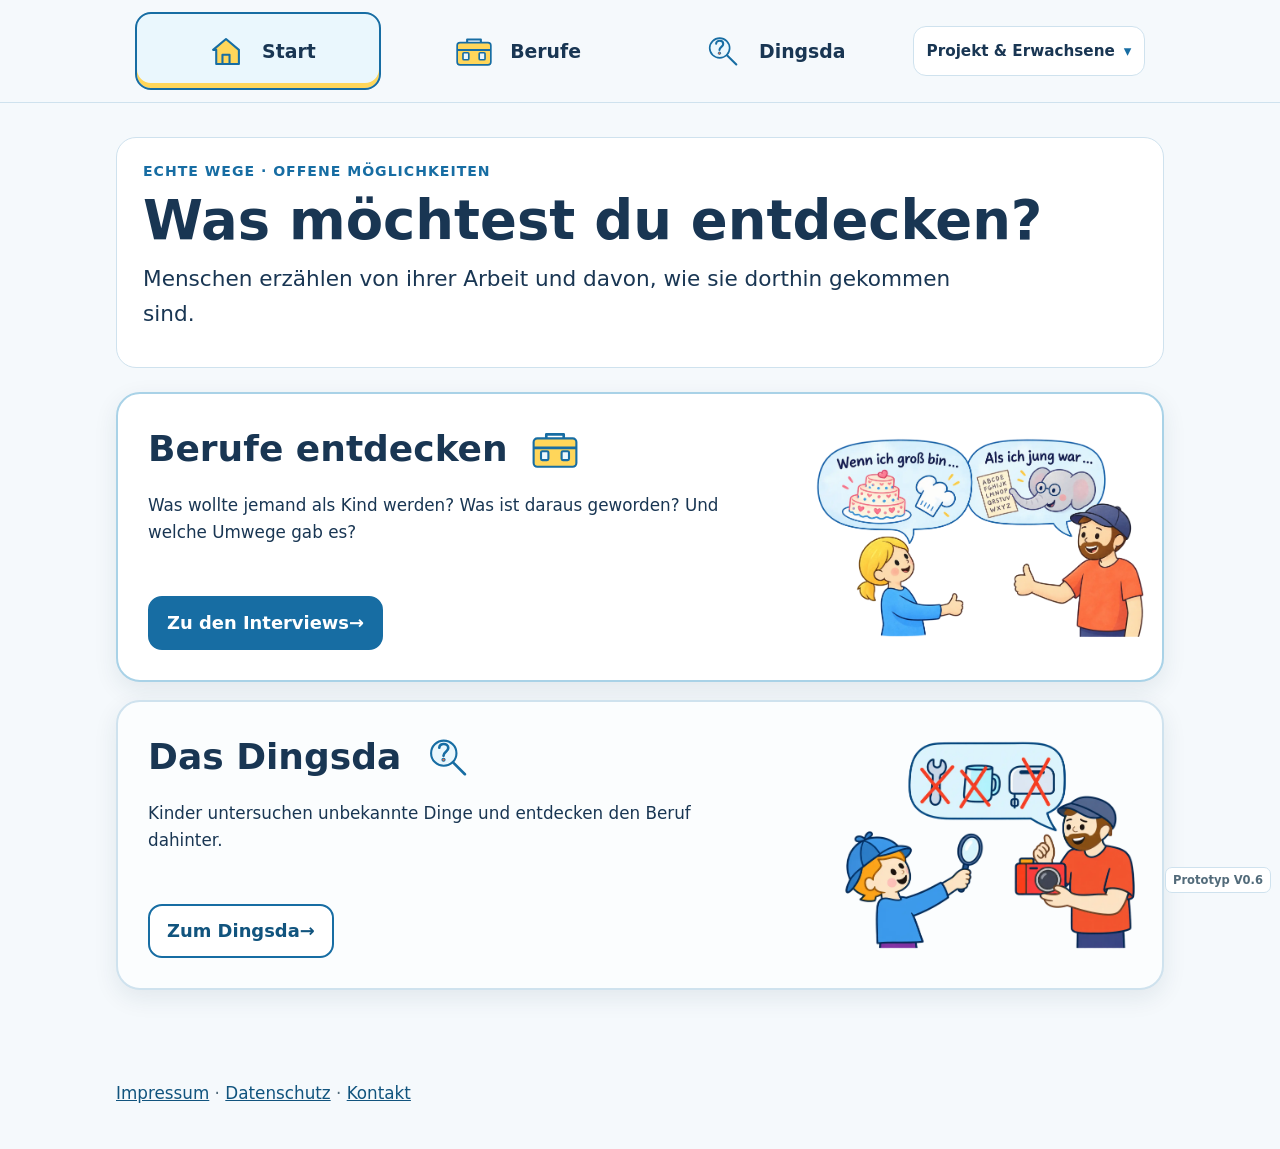
==== commit ed8e69df: "Beruhige Startseite und Intervieweinstieg" ====
--- a/wenn-ich-gross-bin-site/index.html
+++ b/wenn-ich-gross-bin-site/index.html
@@ -12,7 +12,6 @@
 <a class="skip-link" href="#content">Zum Inhalt springen</a>
 <header class="site-header">
   <nav class="site-nav" aria-label="Hauptnavigation">
-    <a class="site-brand" href="index.html">Wenn ich groß bin …<small>und das komische Dingsda</small></a>
     <ul class="child-nav">
       <li><a href="index.html" aria-current="page"><img src="assets/icon-start.svg" alt="" /><span>Start</span></a></li>
       <li><a href="interviews.html"><img src="assets/icon-berufe.svg" alt="" /><span>Berufe</span></a></li>
@@ -42,8 +41,7 @@
   <section class="home-paths" aria-label="Auswahl">
     <a class="home-path home-path-main" href="interviews.html">
       <div class="home-path-copy">
-        <p class="kicker">Lesen &amp; entdecken</p>
-        <h2>Berufe entdecken</h2>
+        <h2>Berufe entdecken <img class="home-path-icon" src="assets/icon-berufe.svg" alt="" /></h2>
         <p>Was wollte jemand als Kind werden? Was ist daraus geworden? Und welche Umwege gab es?</p>
         <strong class="home-path-action">Zu den Interviews <span aria-hidden="true">→</span></strong>
       </div>
@@ -52,10 +50,9 @@
 
     <a class="home-path home-path-dingsda" href="komisches-ding.html">
       <div class="home-path-copy">
-        <p class="kicker">Anschauen · rätseln · fragen</p>
-        <h2>Das Dingsda</h2>
+        <h2>Das Dingsda <img class="home-path-icon" src="assets/icon-dingsda.svg" alt="" /></h2>
         <p>Kinder untersuchen unbekannte Dinge und entdecken den Beruf dahinter.</p>
-        <strong class="home-path-action">Dingsda öffnen <span aria-hidden="true">→</span></strong>
+        <strong class="home-path-action">Zum Dingsda <span aria-hidden="true">→</span></strong>
       </div>
       <img src="assets/komisches-dingsda-v2.webp" alt="" />
     </a>
--- a/wenn-ich-gross-bin-site/styles.css
+++ b/wenn-ich-gross-bin-site/styles.css
@@ -1,20 +1,190 @@
-:root{--bg:#f5f9fc;--surface:#fff;--text:#193653;--muted:#526b7a;--line:#cfe2ee;--blue:#176da3;--blue-dark:#11547e;--blue-soft:#eaf7fd;--yellow:#ffd65a;--orange:#f36b3b;--radius:20px;--shadow:0 8px 24px rgba(25,54,83,.09);--max:1080px}
-*{box-sizing:border-box}html{scroll-behavior:smooth}html,body{margin:0;padding:0}body{background:var(--bg);color:var(--text);font-family:system-ui,-apple-system,"Segoe UI",Roboto,Helvetica,Arial,sans-serif;font-size:1.05rem;line-height:1.6}a{color:var(--blue-dark);text-decoration:none}a:hover{text-decoration:underline}a:focus-visible,summary:focus-visible{outline:4px solid var(--yellow);outline-offset:3px}img{max-width:100%}h1,h2,h3{line-height:1.15}h2{margin:0 0 12px;font-size:1.55rem}h3{margin:0 0 9px;font-size:1.25rem}p{margin:0 0 14px}ul{margin:0 0 14px 20px}
-.skip-link{position:absolute;left:-9999px}.skip-link:focus{left:16px;top:12px;z-index:5000;padding:12px 16px;border-radius:12px;background:var(--surface);box-shadow:var(--shadow)}
-/* Drei große Kinderziele, getrennt von den Projektinformationen. */
-.site-header{position:sticky;top:0;z-index:1000;border-bottom:1px solid var(--line);background:rgba(245,249,252,.97)}.site-nav{max-width:var(--max);margin:auto;padding:12px 16px;display:grid;grid-template-columns:190px minmax(420px,1fr) auto;align-items:center;gap:18px}.site-brand{display:flex;flex-direction:column;font-size:1.05rem;font-weight:850;line-height:1.2;color:var(--text)}.site-brand small{margin-top:3px;color:var(--muted);font-size:.78rem;font-weight:650}.site-brand:hover{text-decoration:none}.child-nav{display:grid;grid-template-columns:repeat(3,minmax(110px,1fr));gap:10px;list-style:none;margin:0;padding:0}.child-nav a{min-height:78px;padding:8px 14px;display:flex;align-items:center;justify-content:center;gap:10px;border:2px solid transparent;border-radius:16px;color:var(--text);font-size:1.18rem;font-weight:800}.child-nav a:hover{border-color:var(--line);background:var(--surface);text-decoration:none}.child-nav a[aria-current="page"]{border-color:var(--blue);background:var(--blue-soft);box-shadow:inset 0 -5px 0 var(--yellow)}.child-nav img{width:52px;height:44px;object-fit:contain}.project-nav{position:relative}.project-nav summary{min-height:50px;padding:10px 13px;display:flex;align-items:center;border:1px solid var(--line);border-radius:13px;background:var(--surface);cursor:pointer;font-size:.95rem;font-weight:750;list-style:none}.project-nav summary::-webkit-details-marker{display:none}.project-nav summary::after{content:"▾";margin-left:9px;color:var(--blue)}.project-nav[open] summary::after{content:"▴"}.project-nav.has-current summary{border:2px solid var(--blue);background:var(--blue-soft)}.project-links{position:absolute;right:0;top:calc(100% + 8px);width:230px;padding:8px;display:grid;gap:4px;border:1px solid var(--line);border-radius:15px;background:var(--surface);box-shadow:var(--shadow)}.project-links a{padding:11px 12px;border-radius:10px;color:var(--text);font-weight:650}.project-links a:hover{background:var(--blue-soft);text-decoration:none}.project-links a[aria-current="page"]{background:var(--blue-soft);font-weight:850}
-main{max-width:var(--max);margin:auto;padding:34px 16px 70px}.eyebrow{margin-bottom:7px;color:var(--blue);font-size:.88rem;font-weight:850;letter-spacing:.07em;text-transform:uppercase}.lead{max-width:62ch;color:var(--text);font-size:clamp(1.15rem,2vw,1.35rem)}.kicker{margin-bottom:7px;color:var(--blue-dark);font-weight:800}
-/* Die Leitbilder unterstützen die Auswahl, ohne den ersten Bildschirm zu füllen. */
-.home-welcome{margin-bottom:24px;padding:22px 26px;border:1px solid var(--line);border-radius:var(--radius);background:var(--surface)}.home-welcome h1{margin:0 0 10px;font-size:clamp(2rem,4.5vw,3.4rem)}.home-paths{display:grid;grid-template-columns:1.45fr 1fr;gap:18px}.home-path{min-height:330px;display:grid;overflow:hidden;border:2px solid var(--line);border-radius:24px;background:var(--surface);box-shadow:var(--shadow);color:var(--text);transition:transform .15s ease,border-color .15s ease}.home-path:hover{transform:translateY(-2px);border-color:var(--blue);text-decoration:none}.home-path-main{grid-template-columns:minmax(0,1fr) 245px}.home-path-copy{padding:26px;display:flex;flex-direction:column;align-items:flex-start}.home-path h2{font-size:clamp(1.65rem,3vw,2.25rem)}.home-path-action{margin-top:auto;padding-top:20px;color:var(--blue);font-size:1.2rem}.home-path>img{width:100%;height:100%;max-height:330px;padding:18px;align-self:center;object-fit:contain}.home-path-dingsda{grid-template-rows:1fr 150px}.home-path-dingsda>img{grid-row:2;height:150px;padding:5px 16px 15px}.home-path-dingsda .home-path-copy{padding-bottom:8px}.page-intro-with-image{max-width:900px;display:grid;grid-template-columns:minmax(0,1fr) 220px;align-items:center;gap:24px}.page-intro-with-image img{width:220px;height:135px;object-fit:contain}.dingsda-intro{display:grid;grid-template-columns:minmax(0,1fr) 280px;align-items:center;gap:26px}.dingsda-intro>img{width:280px;height:190px;object-fit:contain}
-.page-intro{max-width:760px;margin-bottom:24px}.page-intro h1,.interview-heading h1,.child-interview h1{margin:0 0 12px;font-size:clamp(2.1rem,5vw,3.5rem)}.hero,.card,.notice,.reading-version{border:1px solid var(--line);border-radius:var(--radius);background:var(--surface);box-shadow:var(--shadow)}.hero{padding:28px}.grid{display:grid;grid-template-columns:repeat(12,1fr);gap:16px;margin-top:18px}.card{padding:20px}.span-4{grid-column:span 4}.span-6{grid-column:span 6}.span-8{grid-column:span 8}.span-12{grid-column:span 12}.notice{padding:16px 18px;color:var(--muted)}.promise{border-left:7px solid var(--yellow)}.hr{height:1px;margin:20px 0;background:var(--line)}
-.btn{min-height:52px;padding:12px 17px;display:inline-flex;align-items:center;justify-content:center;gap:8px;border:2px solid var(--blue);border-radius:14px;background:var(--blue);color:#fff;font-size:1.05rem;font-weight:800}.btn:hover{filter:brightness(.97);text-decoration:none}.btn.secondary{background:var(--surface);color:var(--blue-dark)}
+:root {
+  --bg: #f5f9fc;
+  --surface: #fff;
+  --text: #193653;
+  --muted: #526b7a;
+  --line: #cfe2ee;
+  --blue: #176da3;
+  --blue-dark: #11547e;
+  --blue-soft: #eaf7fd;
+  --yellow: #ffd65a;
+  --radius: 20px;
+  --shadow: 0 8px 24px rgba(25, 54, 83, .09);
+  --max: 1080px;
+}
+
+* { box-sizing: border-box; }
+html { scroll-behavior: smooth; }
+html, body { margin: 0; padding: 0; }
+body { background: var(--bg); color: var(--text); font-family: system-ui, -apple-system, "Segoe UI", Roboto, Helvetica, Arial, sans-serif; font-size: 1.05rem; line-height: 1.6; }
+a { color: var(--blue-dark); text-decoration: none; }
+a:hover { text-decoration: underline; }
+a:focus-visible, summary:focus-visible { outline: 4px solid var(--yellow); outline-offset: 3px; }
+img { max-width: 100%; }
+h1, h2, h3 { line-height: 1.15; }
+h2 { margin: 0 0 12px; font-size: 1.55rem; }
+h3 { margin: 0 0 9px; font-size: 1.25rem; }
+p { margin: 0 0 14px; }
+ul { margin: 0 0 14px 20px; }
+
+.skip-link { position: absolute; left: -9999px; }
+.skip-link:focus { left: 16px; top: 12px; z-index: 5000; padding: 12px 16px; border-radius: 12px; background: var(--surface); box-shadow: var(--shadow); }
+
+/* Drei große Kinderziele; Projektinformationen stehen getrennt daneben. */
+.site-header { position: sticky; top: 0; z-index: 1000; border-bottom: 1px solid var(--line); background: rgba(245, 249, 252, .97); }
+.site-nav { max-width: var(--max); margin: auto; padding: 12px 16px; display: grid; grid-template-columns: minmax(420px, 760px) auto; justify-content: center; align-items: center; gap: 18px; }
+.child-nav { display: grid; grid-template-columns: repeat(3, minmax(110px, 1fr)); gap: 10px; list-style: none; margin: 0; padding: 0; }
+.child-nav a { min-height: 78px; padding: 8px 14px; display: flex; align-items: center; justify-content: center; gap: 10px; border: 2px solid transparent; border-radius: 16px; color: var(--text); font-size: 1.18rem; font-weight: 800; }
+.child-nav a:hover { border-color: var(--line); background: var(--surface); text-decoration: none; }
+.child-nav a[aria-current="page"] { border-color: var(--blue); background: var(--blue-soft); box-shadow: inset 0 -5px 0 var(--yellow); }
+.child-nav img { width: 52px; height: 44px; object-fit: contain; }
+.project-nav { position: relative; }
+.project-nav summary { min-height: 50px; padding: 10px 13px; display: flex; align-items: center; border: 1px solid var(--line); border-radius: 13px; background: var(--surface); cursor: pointer; font-size: .95rem; font-weight: 750; list-style: none; }
+.project-nav summary::-webkit-details-marker { display: none; }
+.project-nav summary::after { content: "▾"; margin-left: 9px; color: var(--blue); }
+.project-nav[open] summary::after { content: "▴"; }
+.project-nav.has-current summary { border: 2px solid var(--blue); background: var(--blue-soft); }
+.project-links { position: absolute; right: 0; top: calc(100% + 8px); width: 230px; padding: 8px; display: grid; gap: 4px; border: 1px solid var(--line); border-radius: 15px; background: var(--surface); box-shadow: var(--shadow); }
+.project-links a { padding: 11px 12px; border-radius: 10px; color: var(--text); font-weight: 650; }
+.project-links a:hover { background: var(--blue-soft); text-decoration: none; }
+.project-links a[aria-current="page"] { background: var(--blue-soft); font-weight: 850; }
+
+main { max-width: var(--max); margin: auto; padding: 34px 16px 70px; }
+.eyebrow { margin-bottom: 7px; color: var(--blue); font-size: .88rem; font-weight: 850; letter-spacing: .07em; text-transform: uppercase; }
+.lead { max-width: 62ch; color: var(--text); font-size: clamp(1.15rem, 2vw, 1.35rem); }
+.kicker { margin-bottom: 7px; color: var(--blue-dark); font-weight: 800; }
+
+/* Die Leitbilder sind Orientierung und nehmen höchstens gut ein Drittel der Auswahlfläche ein. */
+.home-welcome { margin-bottom: 24px; padding: 22px 26px; border: 1px solid var(--line); border-radius: var(--radius); background: var(--surface); }
+.home-welcome h1 { margin: 0 0 10px; font-size: clamp(2rem, 4.5vw, 3.4rem); }
+.home-paths { display: grid; gap: 18px; }
+.home-path { min-height: 290px; display: grid; grid-template-columns: minmax(0, 1fr) minmax(270px, 35%); overflow: hidden; border: 2px solid var(--line); border-radius: 24px; background: var(--surface); box-shadow: var(--shadow); color: var(--text); transition: transform .15s ease, border-color .15s ease; }
+.home-path-main { border-color: #a9d2e7; }
+.home-path-dingsda { background: #fbfdfe; }
+.home-path:hover { transform: translateY(-2px); border-color: var(--blue); text-decoration: none; }
+.home-path-copy { padding: 30px; display: flex; flex-direction: column; align-items: flex-start; }
+.home-path h2 { display: flex; align-items: center; gap: 14px; margin-bottom: 18px; font-size: clamp(1.65rem, 3vw, 2.25rem); }
+.home-path-icon { width: 66px; height: 50px; object-fit: contain; }
+.home-path-action { min-height: 52px; margin-top: auto; padding: 11px 17px; display: inline-flex; align-items: center; justify-content: center; border: 2px solid var(--blue); border-radius: 14px; background: var(--blue); color: #fff; font-size: 1.12rem; }
+.home-path-dingsda .home-path-action { background: var(--surface); color: var(--blue-dark); }
+.home-path > img:not(.home-path-icon) { width: 100%; height: 100%; max-height: 290px; padding: 18px; align-self: center; object-fit: contain; }
+
+.page-intro { max-width: 760px; margin-bottom: 24px; }
+.page-intro-with-image { max-width: 900px; display: grid; grid-template-columns: minmax(0, 1fr) 220px; align-items: center; gap: 24px; }
+.page-intro-with-image img { width: 220px; height: 135px; object-fit: contain; }
+.page-intro h1, .interview-heading h1, .child-interview h1 { margin: 0 0 12px; font-size: clamp(2.1rem, 5vw, 3.5rem); }
+.hero, .card, .notice, .reading-version { border: 1px solid var(--line); border-radius: var(--radius); background: var(--surface); box-shadow: var(--shadow); }
+.hero { padding: 28px; }
+.dingsda-intro { display: grid; grid-template-columns: minmax(0, 1fr) 280px; align-items: center; gap: 26px; }
+.dingsda-intro > img { width: 280px; height: 190px; object-fit: contain; }
+.grid { display: grid; grid-template-columns: repeat(12, 1fr); gap: 16px; margin-top: 18px; }
+.card { padding: 20px; }
+.span-4 { grid-column: span 4; }
+.span-6 { grid-column: span 6; }
+.span-8 { grid-column: span 8; }
+.span-12 { grid-column: span 12; }
+.notice { padding: 16px 18px; color: var(--muted); }
+.promise { border-left: 7px solid var(--yellow); }
+.hr { height: 1px; margin: 20px 0; background: var(--line); }
+.btn { min-height: 52px; padding: 12px 17px; display: inline-flex; align-items: center; justify-content: center; gap: 8px; border: 2px solid var(--blue); border-radius: 14px; background: var(--blue); color: #fff; font-size: 1.05rem; font-weight: 800; }
+.btn:hover { filter: brightness(.97); text-decoration: none; }
+.btn.secondary { background: var(--surface); color: var(--blue-dark); }
+
 /* Lesemengen werden erst im Interviewbereich gewählt. */
-.reading-filter{margin:26px 0 34px}.reading-filter>p{font-size:1.35rem;font-weight:850}.reading-filter>div,.amount-grid{display:grid;grid-template-columns:repeat(3,1fr);gap:14px}.reading-choice,.amount-card{min-height:164px;padding:16px;display:grid;grid-template-rows:72px auto auto;align-content:center;justify-items:start;gap:4px;border:2px solid var(--line);border-radius:18px;background:var(--surface);color:var(--text)}.reading-choice img,.amount-card img{width:86px;height:64px;object-fit:contain}.reading-choice strong,.amount-card strong{font-size:1.28rem}.reading-choice small,.amount-card>span{color:var(--muted)}.reading-choice.is-current,.amount-card[href]{border-color:var(--blue);box-shadow:var(--shadow)}.reading-choice:hover,.amount-card[href]:hover{text-decoration:none;background:var(--blue-soft)}.is-disabled,.unavailable{opacity:.58}.section-title{margin-bottom:14px}
-.interview-preview{max-width:790px;padding:20px;display:grid;grid-template-columns:240px 1fr;gap:24px;align-items:center;border:2px solid var(--line);border-radius:var(--radius);background:var(--surface);box-shadow:var(--shadow);color:var(--text)}.interview-preview:hover{border-color:var(--blue);text-decoration:none}.preview-images,.portrait-placeholders{display:grid;grid-template-columns:1fr 1fr;gap:10px}.preview-images span,.portrait-placeholder{min-height:150px;padding:12px;display:grid;place-items:center;border:2px dashed #9eb8c7;border-radius:14px;background:var(--blue-soft);color:var(--muted);text-align:center}.card-action{color:var(--blue)}
-.back-link{margin-bottom:20px;font-weight:800}.interview-intro,.child-interview{max-width:790px;margin:auto}.interview-heading{position:static;border:0;background:none}.portrait-placeholders{margin:26px 0;gap:16px}.portrait-placeholders figure{margin:0}.portrait-placeholders figcaption,.caption{margin-top:8px;color:var(--muted)}.portrait-placeholder{min-height:230px}.portrait-placeholder.drawing{background:#fff8df}.quiet-block{padding:24px;border-left:8px solid var(--yellow);border-radius:0 var(--radius) var(--radius) 0;background:var(--surface)}.quiet-block blockquote{margin:12px 0;color:var(--blue-dark);font-size:clamp(1.35rem,3vw,1.8rem);font-weight:750;line-height:1.4}.amount-section{margin-top:36px}.amount-section h2{font-size:1.8rem}
-.child-interview{font-size:1.2rem;line-height:1.75}.child-interview>header{position:static;margin-bottom:28px;border:0;background:none}.child-interview>section{margin-bottom:34px;padding:26px;border:1px solid var(--line);border-radius:var(--radius);background:var(--surface)}.child-interview h2{font-size:clamp(1.55rem,4vw,2.1rem)}.child-interview .qa{max-width:56ch}.child-interview .qa h4{margin:30px 0 8px;font-size:1.3rem;line-height:1.35;color:var(--blue-dark)}.back-link.end{margin-top:26px}
-.reading-guide{margin-top:18px}.reading-guide ul{display:flex;flex-wrap:wrap;gap:10px;list-style:none;margin:10px 0 0;padding:0}.reading-guide a{padding:10px 13px;border:1px solid var(--line);border-radius:12px;background:var(--surface);font-weight:750}.reading-version{margin-top:16px;overflow:hidden;scroll-margin-top:110px}.reading-version h3{margin:0;padding:18px;border-bottom:1px solid var(--line)}.reading-content{max-width:72ch;padding:20px}.reading-meta,.transparency{color:var(--muted)}.two-images{display:grid;grid-template-columns:1fr 1fr;gap:16px}.figure{padding:13px;border:1px solid var(--line);border-radius:var(--radius);background:var(--surface)}.figure .img{min-height:220px;display:grid;place-items:center;border-radius:14px;background:var(--blue-soft);color:var(--muted);font-weight:750}
-.footer{max-width:var(--max);margin:auto;padding:20px 16px 42px;color:var(--muted)}.footer a{text-decoration:underline}body::after{content:"Prototyp V0.5";position:fixed;right:9px;bottom:7px;z-index:2000;padding:3px 7px;border:1px solid var(--line);border-radius:7px;background:rgba(255,255,255,.92);color:var(--muted);font-size:.72rem;font-weight:750}
-@media(max-width:900px){.site-nav{grid-template-columns:1fr auto}.child-nav{grid-column:1/-1;grid-row:2}.project-nav{grid-column:2;grid-row:1}.home-path-main{grid-template-columns:1fr 200px}}
-@media(max-width:700px){html{scroll-behavior:auto}body{font-size:1rem}.site-header{position:static}.site-nav{padding:10px 12px;gap:10px}.site-brand{font-size:.98rem}.project-nav summary{min-height:46px;font-size:.85rem}.project-links{width:210px}.child-nav{gap:7px}.child-nav a{min-height:82px;padding:7px 5px;flex-direction:column;gap:3px;font-size:1rem}.child-nav img{width:46px;height:40px}main{padding:22px 14px 55px}.home-welcome{padding:20px}.home-welcome h1{font-size:2.15rem}.home-paths,.home-path-main,.page-intro-with-image,.dingsda-intro{grid-template-columns:1fr}.page-intro-with-image img,.dingsda-intro>img{width:min(100%,250px);height:145px;justify-self:center}.home-path{min-height:0}.home-path-copy{padding:22px}.home-path>img{height:170px;padding:4px 16px 16px}.home-path-dingsda{grid-template-rows:auto 150px}.home-path-action{padding-top:10px}.reading-filter>div,.amount-grid{grid-template-columns:1fr}.reading-choice,.amount-card{min-height:118px;grid-template-columns:82px 1fr;grid-template-rows:auto auto;column-gap:12px;align-items:center}.reading-choice img,.amount-card img{grid-row:1/3;width:76px}.reading-choice strong,.amount-card strong{font-size:1.22rem}.interview-preview{grid-template-columns:1fr}.portrait-placeholders,.two-images{grid-template-columns:1fr}.child-interview{font-size:1.12rem}.child-interview>section{padding:21px 18px}.span-4,.span-6,.span-8{grid-column:span 12}.btn{width:100%}}
-@media(prefers-reduced-motion:reduce){*{scroll-behavior:auto!important;transition:none!important}}
+.reading-filter { margin: 26px 0 34px; }
+.reading-filter > p { font-size: 1.35rem; font-weight: 850; }
+.reading-filter > div, .amount-grid { display: grid; grid-template-columns: repeat(3, 1fr); gap: 14px; }
+.reading-choice, .amount-card { min-height: 164px; padding: 16px; display: grid; grid-template-rows: 72px auto auto; align-content: center; justify-items: start; gap: 4px; border: 2px solid var(--line); border-radius: 18px; background: var(--surface); color: var(--text); }
+.reading-choice img, .amount-card img { width: 86px; height: 64px; object-fit: contain; }
+.reading-choice strong, .amount-card strong { font-size: 1.28rem; }
+.reading-choice small, .amount-card > span { color: var(--muted); }
+.reading-choice.is-current, .amount-card[href] { border-color: var(--blue); box-shadow: var(--shadow); }
+.reading-choice:hover, .amount-card[href]:hover { text-decoration: none; background: var(--blue-soft); }
+.is-disabled, .unavailable { opacity: .58; }
+.section-title { margin-bottom: 14px; }
+.interview-preview { max-width: 790px; padding: 20px; display: grid; grid-template-columns: 240px 1fr; gap: 24px; align-items: center; border: 2px solid var(--line); border-radius: var(--radius); background: var(--surface); box-shadow: var(--shadow); color: var(--text); }
+.interview-preview:hover { border-color: var(--blue); text-decoration: none; }
+.preview-images, .portrait-placeholders { display: grid; grid-template-columns: 1fr 1fr; gap: 10px; }
+.preview-images span, .portrait-placeholder { min-height: 150px; padding: 12px; display: grid; place-items: center; border: 2px dashed #9eb8c7; border-radius: 14px; background: var(--blue-soft); color: var(--muted); text-align: center; }
+.card-action { color: var(--blue); }
+
+.back-link { margin-bottom: 20px; font-weight: 800; }
+.interview-intro, .child-interview { max-width: 790px; margin: auto; }
+.interview-heading { position: static; border: 0; background: none; }
+.portrait-placeholders { margin: 26px 0; gap: 16px; }
+.portrait-placeholders figure { margin: 0; }
+.portrait-placeholders figcaption, .caption { margin-top: 8px; color: var(--muted); }
+.portrait-placeholder { min-height: 230px; }
+.portrait-placeholder.drawing { background: #fff8df; }
+.quiet-block { padding: 24px; border-left: 8px solid var(--yellow); border-radius: 0 var(--radius) var(--radius) 0; background: var(--surface); }
+.quiet-block blockquote { margin: 12px 0; color: var(--blue-dark); font-size: clamp(1.35rem, 3vw, 1.8rem); font-weight: 750; line-height: 1.4; }
+.amount-section { margin-top: 36px; }
+.amount-section h2 { font-size: 1.8rem; }
+.compact-reading-switch { margin: 0 0 24px; display: flex; flex-wrap: wrap; gap: 9px; }
+.compact-reading-switch span { min-height: 44px; padding: 8px 13px; display: inline-flex; align-items: center; border: 1px solid var(--line); border-radius: 12px; background: var(--surface); color: var(--muted); font-weight: 700; }
+.compact-reading-switch span[aria-current="page"] { border: 2px solid var(--blue); background: var(--blue-soft); color: var(--text); }
+.compact-reading-switch span[aria-disabled="true"] { opacity: .62; }
+.child-interview { font-size: 1.2rem; line-height: 1.75; }
+.child-interview > header { position: static; margin-bottom: 28px; border: 0; background: none; }
+.child-interview > section { margin-bottom: 34px; padding: 26px; border: 1px solid var(--line); border-radius: var(--radius); background: var(--surface); }
+.child-interview h2 { font-size: clamp(1.55rem, 4vw, 2.1rem); }
+.child-interview .qa { max-width: 56ch; }
+.child-interview .qa h4, .child-interview h4 { margin: 30px 0 8px; font-size: 1.3rem; line-height: 1.35; color: var(--blue-dark); }
+.back-link.end { margin-top: 26px; }
+.reading-guide { margin-top: 18px; }
+.reading-guide ul { display: flex; flex-wrap: wrap; gap: 10px; list-style: none; margin: 10px 0 0; padding: 0; }
+.reading-guide a { padding: 10px 13px; border: 1px solid var(--line); border-radius: 12px; background: var(--surface); font-weight: 750; }
+.reading-version { margin-top: 16px; overflow: hidden; scroll-margin-top: 110px; }
+.reading-version h3 { margin: 0; padding: 18px; border-bottom: 1px solid var(--line); }
+.reading-content { max-width: 72ch; padding: 20px; }
+.reading-meta, .transparency { color: var(--muted); }
+.two-images { display: grid; grid-template-columns: 1fr 1fr; gap: 16px; }
+.figure { padding: 13px; border: 1px solid var(--line); border-radius: var(--radius); background: var(--surface); }
+.figure .img { min-height: 220px; display: grid; place-items: center; border-radius: 14px; background: var(--blue-soft); color: var(--muted); font-weight: 750; }
+
+.footer { max-width: var(--max); margin: auto; padding: 20px 16px 42px; color: var(--muted); }
+.footer a { text-decoration: underline; }
+body::after { content: "Prototyp V0.6"; position: fixed; right: 9px; bottom: 7px; z-index: 2000; padding: 3px 7px; border: 1px solid var(--line); border-radius: 7px; background: rgba(255, 255, 255, .92); color: var(--muted); font-size: .72rem; font-weight: 750; }
+
+@media (max-width: 900px) {
+  .site-nav { grid-template-columns: 1fr auto; }
+  .home-path { grid-template-columns: minmax(0, 1fr) minmax(220px, 34%); }
+}
+
+@media (max-width: 700px) {
+  html { scroll-behavior: auto; }
+  body { font-size: 1rem; }
+  .site-header { position: static; }
+  .site-nav { padding: 10px 12px; gap: 10px; }
+  .project-nav { grid-column: 1; grid-row: 1; justify-self: end; }
+  .project-nav summary { min-height: 44px; font-size: .85rem; }
+  .project-links { width: 210px; }
+  .child-nav { grid-column: 1; grid-row: 2; gap: 7px; }
+  .child-nav a { min-height: 82px; padding: 7px 5px; flex-direction: column; gap: 3px; font-size: 1rem; }
+  .child-nav img { width: 46px; height: 40px; }
+  main { padding: 22px 14px 55px; }
+  .home-welcome { padding: 20px; }
+  .home-welcome h1 { font-size: 2.15rem; }
+  .home-path, .page-intro-with-image, .dingsda-intro { grid-template-columns: 1fr; }
+  .home-path { min-height: 0; }
+  .home-path-copy { padding: 22px; }
+  .home-path-icon { width: 58px; height: 44px; }
+  .home-path > img:not(.home-path-icon) { height: 180px; padding: 4px 16px 16px; }
+  .home-path-action { width: 100%; margin-top: 8px; }
+  .page-intro-with-image img, .dingsda-intro > img { width: min(100%, 250px); height: 145px; justify-self: center; }
+  .reading-filter > div, .amount-grid { grid-template-columns: 1fr; }
+  .reading-choice, .amount-card { min-height: 118px; grid-template-columns: 82px 1fr; grid-template-rows: auto auto; column-gap: 12px; align-items: center; }
+  .reading-choice img, .amount-card img { grid-row: 1 / 3; width: 76px; }
+  .reading-choice strong, .amount-card strong { font-size: 1.22rem; }
+  .interview-preview { grid-template-columns: 1fr; }
+  .portrait-placeholders, .two-images { grid-template-columns: 1fr; }
+  .compact-reading-switch { display: grid; grid-template-columns: 1fr; }
+  .child-interview { font-size: 1.12rem; }
+  .child-interview > section { padding: 21px 18px; }
+  .span-4, .span-6, .span-8 { grid-column: span 12; }
+  .btn { width: 100%; }
+}
+
+@media (prefers-reduced-motion: reduce) {
+  * { scroll-behavior: auto !important; transition: none !important; }
+}
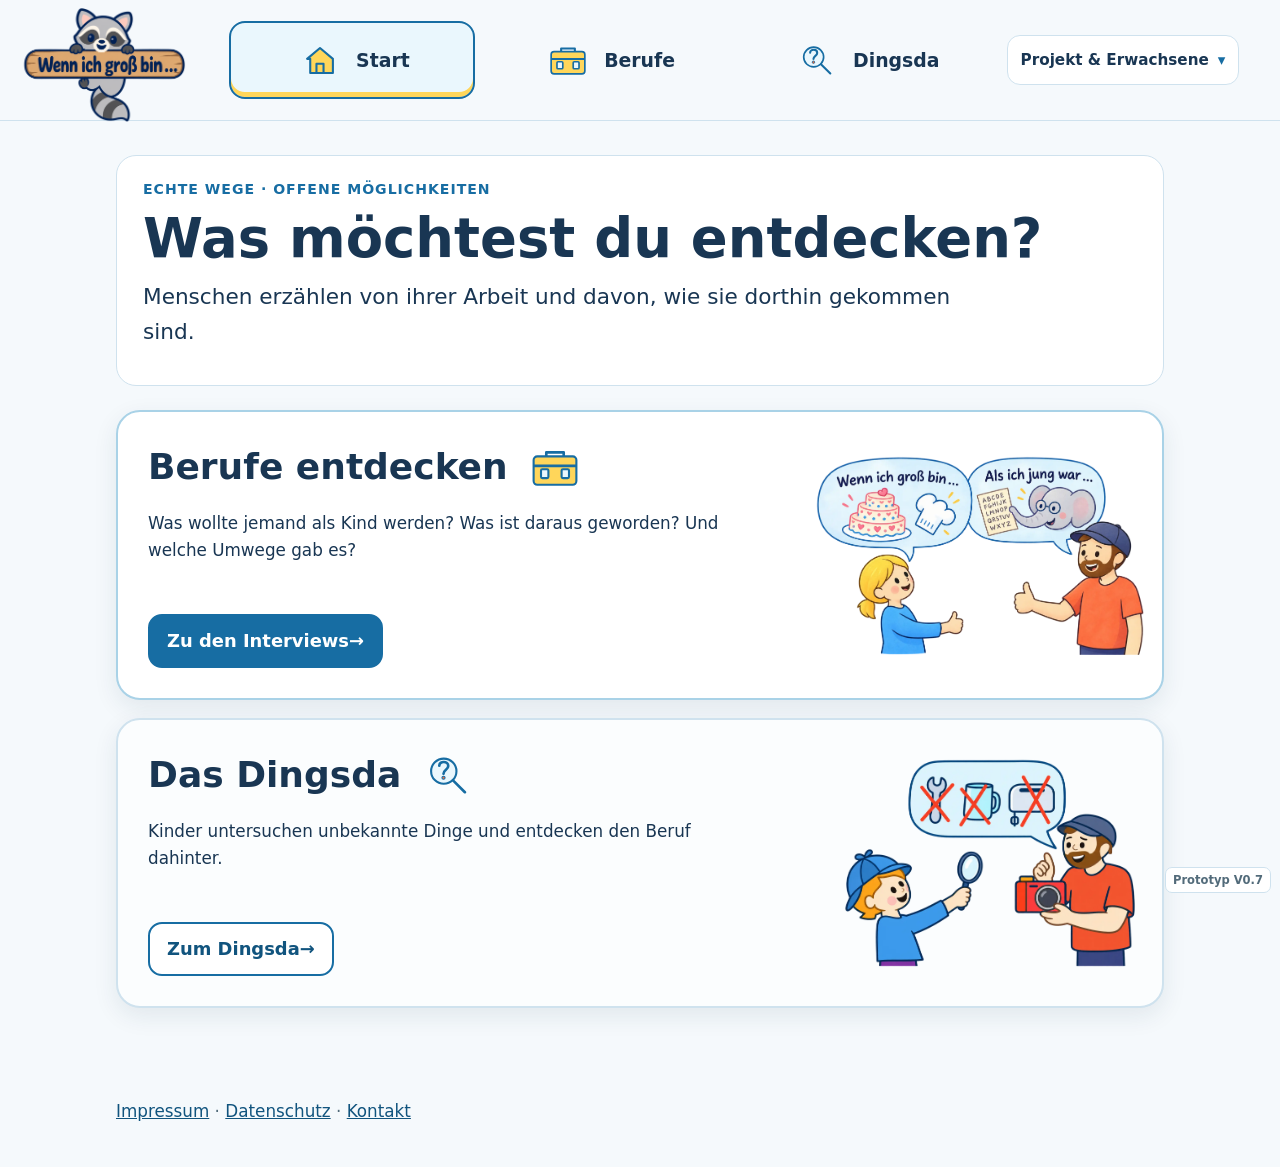
==== commit 0963fbaf: "Integriere Waschbaer-Logo und Koerperstudie" ====
--- a/wenn-ich-gross-bin-site/index.html
+++ b/wenn-ich-gross-bin-site/index.html
@@ -11,7 +11,11 @@
 <body>
 <a class="skip-link" href="#content">Zum Inhalt springen</a>
 <header class="site-header">
-  <nav class="site-nav" aria-label="Hauptnavigation">
+  <div class="header-inner">
+    <a class="site-logo" href="index.html" aria-label="Wenn ich groß bin – zur Startseite">
+      <img src="assets/logo-wenn-ich-gross-bin-waschbaer-v1.png" alt="Wenn ich groß bin …" />
+    </a>
+    <nav class="site-nav" aria-label="Hauptnavigation">
     <ul class="child-nav">
       <li><a href="index.html" aria-current="page"><img src="assets/icon-start.svg" alt="" /><span>Start</span></a></li>
       <li><a href="interviews.html"><img src="assets/icon-berufe.svg" alt="" /><span>Berufe</span></a></li>
@@ -26,7 +30,8 @@
         <a href="kontakt.html">Kontakt</a>
       </div>
     </details>
-  </nav>
+    </nav>
+  </div>
 </header>
 <main id="content">
   <section class="home-welcome" aria-labelledby="start-title">
--- a/wenn-ich-gross-bin-site/styles.css
+++ b/wenn-ich-gross-bin-site/styles.css
@@ -32,7 +32,12 @@
 
 /* Drei große Kinderziele; Projektinformationen stehen getrennt daneben. */
 .site-header { position: sticky; top: 0; z-index: 1000; border-bottom: 1px solid var(--line); background: rgba(245, 249, 252, .97); }
-.site-nav { max-width: var(--max); margin: auto; padding: 12px 16px; display: grid; grid-template-columns: minmax(420px, 760px) auto; justify-content: center; align-items: center; gap: 18px; }
+.header-inner { max-width: 1280px; margin: auto; padding: 8px 16px; display: grid; grid-template-columns: 170px minmax(0, var(--max)); justify-content: center; align-items: center; gap: 18px; }
+/* Das Logo bleibt ein echter Startseiten-Link und konkurriert nicht mit den drei Kinderzielen. */
+.site-logo { width: 170px; height: 104px; display: grid; place-items: center; border-radius: 14px; }
+.site-logo:hover { background: var(--blue-soft); }
+.site-logo img { width: 100%; height: 100%; object-fit: contain; }
+.site-nav { min-width: 0; display: grid; grid-template-columns: minmax(420px, 760px) auto; justify-content: center; align-items: center; gap: 18px; }
 .child-nav { display: grid; grid-template-columns: repeat(3, minmax(110px, 1fr)); gap: 10px; list-style: none; margin: 0; padding: 0; }
 .child-nav a { min-height: 78px; padding: 8px 14px; display: flex; align-items: center; justify-content: center; gap: 10px; border: 2px solid transparent; border-radius: 16px; color: var(--text); font-size: 1.18rem; font-weight: 800; }
 .child-nav a:hover { border-color: var(--line); background: var(--surface); text-decoration: none; }
@@ -144,9 +149,11 @@
 
 .footer { max-width: var(--max); margin: auto; padding: 20px 16px 42px; color: var(--muted); }
 .footer a { text-decoration: underline; }
-body::after { content: "Prototyp V0.6"; position: fixed; right: 9px; bottom: 7px; z-index: 2000; padding: 3px 7px; border: 1px solid var(--line); border-radius: 7px; background: rgba(255, 255, 255, .92); color: var(--muted); font-size: .72rem; font-weight: 750; }
+body::after { content: "Prototyp V0.7"; position: fixed; right: 9px; bottom: 7px; z-index: 2000; padding: 3px 7px; border: 1px solid var(--line); border-radius: 7px; background: rgba(255, 255, 255, .92); color: var(--muted); font-size: .72rem; font-weight: 750; }
 
 @media (max-width: 900px) {
+  .header-inner { grid-template-columns: 145px minmax(0, 1fr); gap: 12px; }
+  .site-logo { width: 145px; height: 96px; }
   .site-nav { grid-template-columns: 1fr auto; }
   .home-path { grid-template-columns: minmax(0, 1fr) minmax(220px, 34%); }
 }
@@ -155,11 +162,13 @@
   html { scroll-behavior: auto; }
   body { font-size: 1rem; }
   .site-header { position: static; }
-  .site-nav { padding: 10px 12px; gap: 10px; }
-  .project-nav { grid-column: 1; grid-row: 1; justify-self: end; }
+  .header-inner { padding: 8px 12px 10px; grid-template-columns: 120px 1fr; gap: 8px 10px; }
+  .site-logo { grid-column: 1; grid-row: 1; width: 120px; height: 82px; }
+  .site-nav { display: contents; }
+  .project-nav { grid-column: 2; grid-row: 1; justify-self: end; }
   .project-nav summary { min-height: 44px; font-size: .85rem; }
   .project-links { width: 210px; }
-  .child-nav { grid-column: 1; grid-row: 2; gap: 7px; }
+  .child-nav { grid-column: 1 / -1; grid-row: 2; gap: 7px; }
   .child-nav a { min-height: 82px; padding: 7px 5px; flex-direction: column; gap: 3px; font-size: 1rem; }
   .child-nav img { width: 46px; height: 40px; }
   main { padding: 22px 14px 55px; }
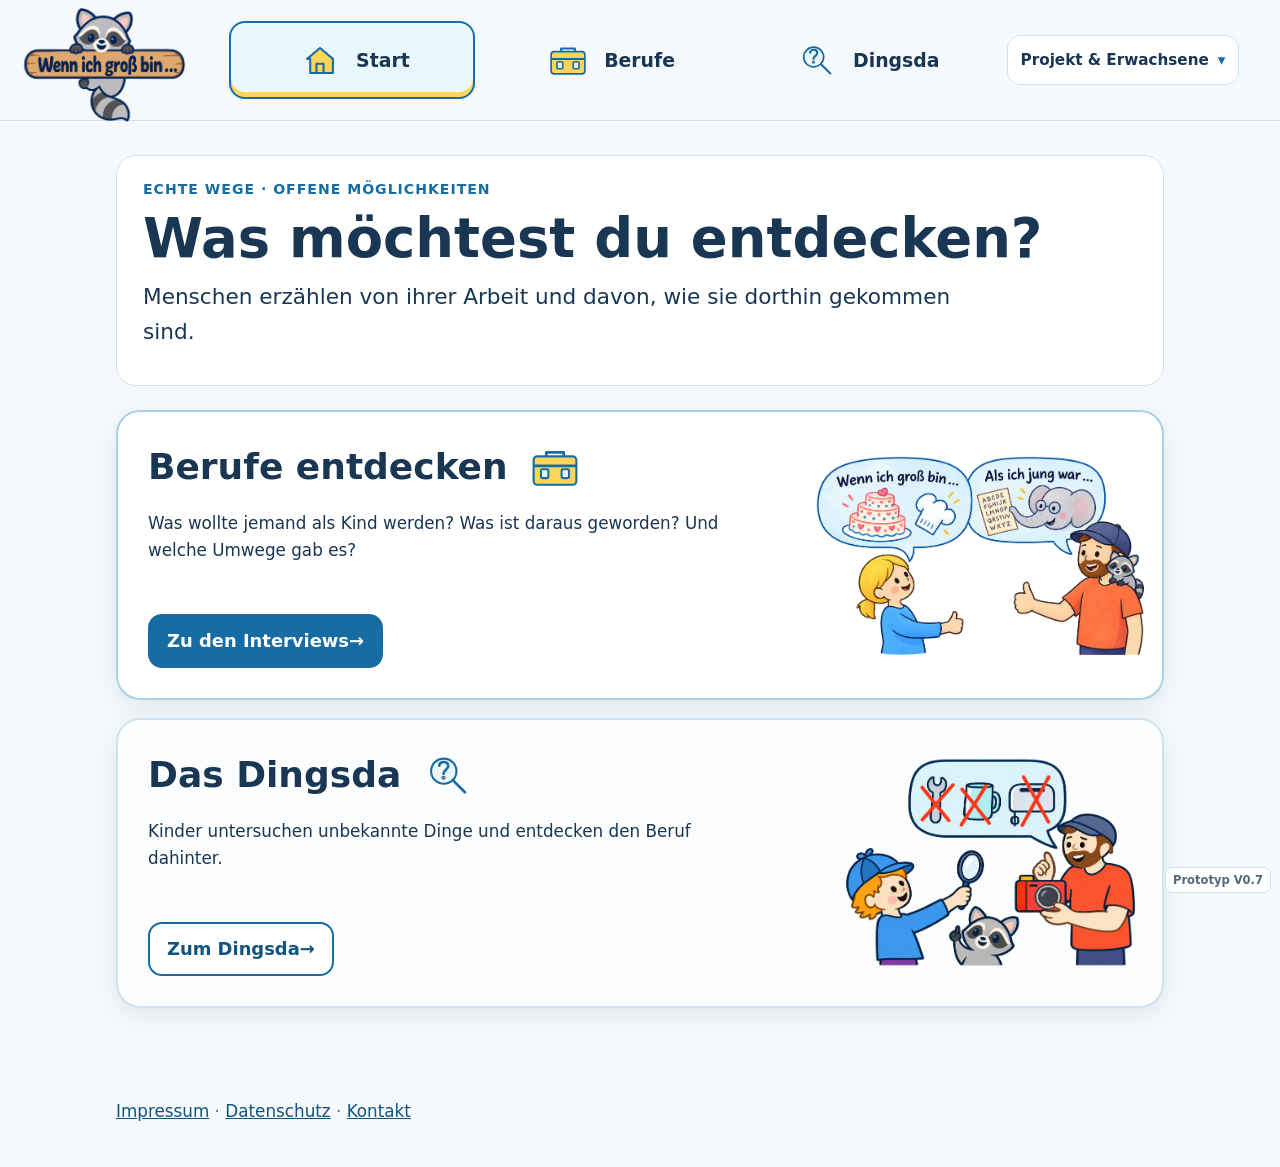
==== commit 556d93f0: "Integriere Waschbaer in Leitbilder Ersetzt die Leitbilder auf Start-, Interview- und Dingsda-Seite d" ====
--- a/wenn-ich-gross-bin-site/index.html
+++ b/wenn-ich-gross-bin-site/index.html
@@ -50,7 +50,7 @@
         <p>Was wollte jemand als Kind werden? Was ist daraus geworden? Und welche Umwege gab es?</p>
         <strong class="home-path-action">Zu den Interviews <span aria-hidden="true">→</span></strong>
       </div>
-      <img src="assets/wenn-ich-gross-bin-v2.webp" alt="" />
+      <img src="assets/wenn-ich-gross-bin-waschbaer-v3.webp" alt="" />
     </a>
 
     <a class="home-path home-path-dingsda" href="komisches-ding.html">
@@ -59,7 +59,7 @@
         <p>Kinder untersuchen unbekannte Dinge und entdecken den Beruf dahinter.</p>
         <strong class="home-path-action">Zum Dingsda <span aria-hidden="true">→</span></strong>
       </div>
-      <img src="assets/komisches-dingsda-v2.webp" alt="" />
+      <img src="assets/komisches-dingsda-waschbaer-v3.webp" alt="" />
     </a>
   </section>
 </main>
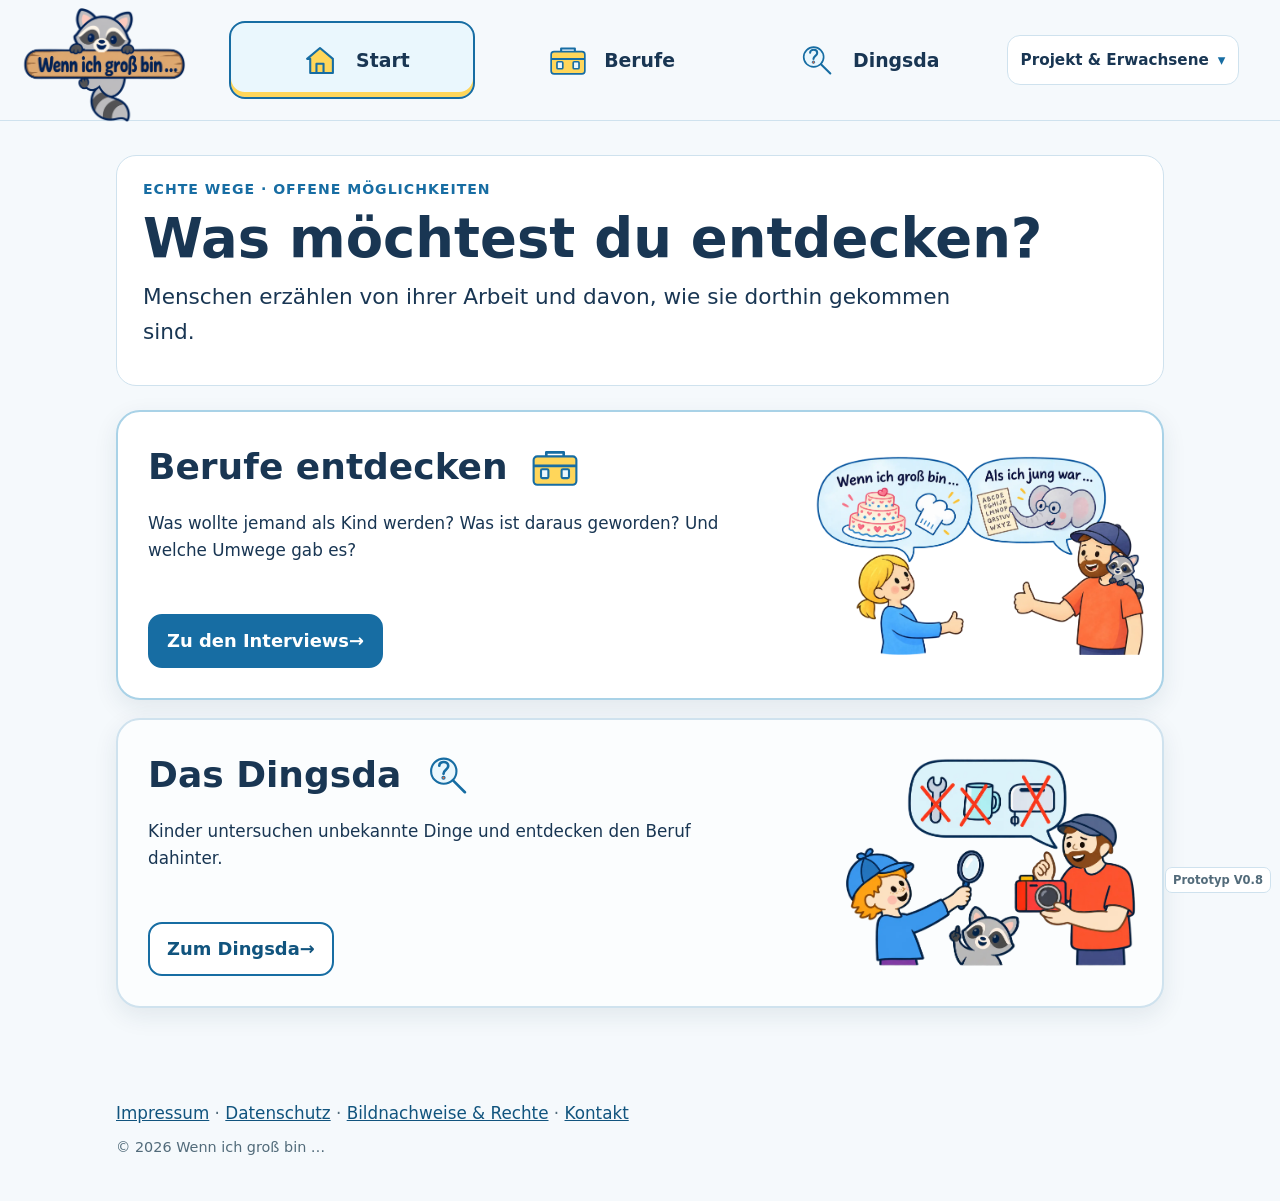
==== commit 3fa7368b: "Strukturiere Grundschulinterview und dokumentiere Bildrechte" ====
--- a/wenn-ich-gross-bin-site/index.html
+++ b/wenn-ich-gross-bin-site/index.html
@@ -63,6 +63,9 @@
     </a>
   </section>
 </main>
-<footer class="footer"><div><a href="impressum.html">Impressum</a> · <a href="datenschutz.html">Datenschutz</a> · <a href="kontakt.html">Kontakt</a></div></footer>
+<footer class="footer">
+  <div class="footer-links"><a href="impressum.html">Impressum</a> · <a href="datenschutz.html">Datenschutz</a> · <a href="bildnachweise-rechte.html">Bildnachweise &amp; Rechte</a> · <a href="kontakt.html">Kontakt</a></div>
+  <p class="footer-rights">© 2026 Wenn ich groß bin …</p>
+</footer>
 </body>
 </html>
--- a/wenn-ich-gross-bin-site/styles.css
+++ b/wenn-ich-gross-bin-site/styles.css
@@ -114,6 +114,9 @@
 .card-action { color: var(--blue); }
 
 .back-link { margin-bottom: 20px; font-weight: 800; }
+.back-to-jobs { width: fit-content; min-height: 52px; padding: 8px 16px 8px 10px; display: inline-flex; align-items: center; gap: 10px; border: 2px solid var(--blue); border-radius: 14px; background: var(--surface); color: var(--blue-dark); text-decoration: none; }
+.back-to-jobs:hover { background: var(--blue-soft); text-decoration: none; }
+.back-to-jobs img { width: 42px; height: 42px; object-fit: contain; }
 .interview-intro, .child-interview { max-width: 790px; margin: auto; }
 .interview-heading { position: static; border: 0; background: none; }
 .portrait-placeholders { margin: 26px 0; gap: 16px; }
@@ -133,8 +136,29 @@
 .child-interview > header { position: static; margin-bottom: 28px; border: 0; background: none; }
 .child-interview > section { margin-bottom: 34px; padding: 26px; border: 1px solid var(--line); border-radius: var(--radius); background: var(--surface); }
 .child-interview h2 { font-size: clamp(1.55rem, 4vw, 2.1rem); }
+.child-interview h3 { max-width: 52ch; margin: 30px 0 8px; color: var(--blue-dark); font-size: 1.3rem; line-height: 1.35; }
+.child-interview section > p, .interview-extra-body { max-width: 56ch; }
 .child-interview .qa { max-width: 56ch; }
 .child-interview .qa h4, .child-interview h4 { margin: 30px 0 8px; font-size: 1.3rem; line-height: 1.35; color: var(--blue-dark); }
+.chapter-guide { margin: 0 0 28px; padding: 20px; border: 2px solid var(--line); border-radius: var(--radius); background: var(--blue-soft); }
+.chapter-guide > p { margin: 0 0 12px; font-weight: 850; }
+.chapter-guide ol { margin: 0; padding: 0; display: grid; grid-template-columns: repeat(3, 1fr); gap: 10px; list-style: none; }
+.chapter-guide a { min-height: 74px; padding: 10px; display: flex; align-items: center; gap: 9px; border: 1px solid var(--line); border-radius: 13px; background: var(--surface); color: var(--text); font-size: 1rem; font-weight: 750; line-height: 1.25; text-decoration: none; }
+.chapter-guide a:hover { border-color: var(--blue); text-decoration: none; }
+.chapter-guide a span { width: 34px; height: 34px; flex: 0 0 34px; display: grid; place-items: center; border-radius: 50%; background: var(--blue); color: white; }
+.chapter-count { margin: 0 0 4px; color: var(--muted); font-size: .98rem; font-weight: 800; }
+.key-thought { margin: 24px 0; padding: 16px 18px; border-left: 6px solid var(--yellow); border-radius: 0 12px 12px 0; background: #fff8d9; font-weight: 750; }
+.interview-extra { max-width: 56ch; margin: 24px 0; border: 2px solid var(--line); border-radius: 14px; background: #fbfdff; overflow: hidden; }
+.interview-extra summary { min-height: 58px; padding: 12px 16px; display: flex; align-items: center; justify-content: space-between; gap: 14px; color: var(--blue-dark); font-size: 1.05rem; font-weight: 850; line-height: 1.35; cursor: pointer; list-style: none; }
+.interview-extra summary::-webkit-details-marker { display: none; }
+.interview-extra summary:hover { background: var(--blue-soft); }
+.interview-extra summary:focus-visible { outline: 4px solid var(--yellow); outline-offset: -4px; }
+.summary-open { display: none; }
+.interview-extra[open] .summary-closed { display: none; }
+.interview-extra[open] .summary-open { display: inline; }
+.disclosure-icon { width: 15px; height: 15px; flex: 0 0 15px; border-right: 3px solid currentColor; border-bottom: 3px solid currentColor; transform: rotate(45deg) translateY(-3px); }
+.interview-extra[open] .disclosure-icon { transform: rotate(225deg) translate(-2px, -2px); }
+.interview-extra-body { padding: 4px 18px 20px; border-top: 1px solid var(--line); }
 .back-link.end { margin-top: 26px; }
 .reading-guide { margin-top: 18px; }
 .reading-guide ul { display: flex; flex-wrap: wrap; gap: 10px; list-style: none; margin: 10px 0 0; padding: 0; }
@@ -149,7 +173,11 @@
 
 .footer { max-width: var(--max); margin: auto; padding: 20px 16px 42px; color: var(--muted); }
 .footer a { text-decoration: underline; }
-body::after { content: "Prototyp V0.7"; position: fixed; right: 9px; bottom: 7px; z-index: 2000; padding: 3px 7px; border: 1px solid var(--line); border-radius: 7px; background: rgba(255, 255, 255, .92); color: var(--muted); font-size: .72rem; font-weight: 750; }
+.footer-links { line-height: 1.8; }
+.footer-rights { margin: 8px 0 0; font-size: .9rem; }
+.legal-copy { max-width: 760px; margin-inline: auto; }
+.legal-copy h2:not(:first-child) { margin-top: 28px; }
+body::after { content: "Prototyp V0.8"; position: fixed; right: 9px; bottom: 7px; z-index: 2000; padding: 3px 7px; border: 1px solid var(--line); border-radius: 7px; background: rgba(255, 255, 255, .92); color: var(--muted); font-size: .72rem; font-weight: 750; }
 
 @media (max-width: 900px) {
   .header-inner { grid-template-columns: 145px minmax(0, 1fr); gap: 12px; }
@@ -190,6 +218,9 @@
   .compact-reading-switch { display: grid; grid-template-columns: 1fr; }
   .child-interview { font-size: 1.12rem; }
   .child-interview > section { padding: 21px 18px; }
+  .chapter-guide ol { grid-template-columns: 1fr; }
+  .chapter-guide a { min-height: 58px; }
+  .interview-extra summary { font-size: 1rem; }
   .span-4, .span-6, .span-8 { grid-column: span 12; }
   .btn { width: 100%; }
 }
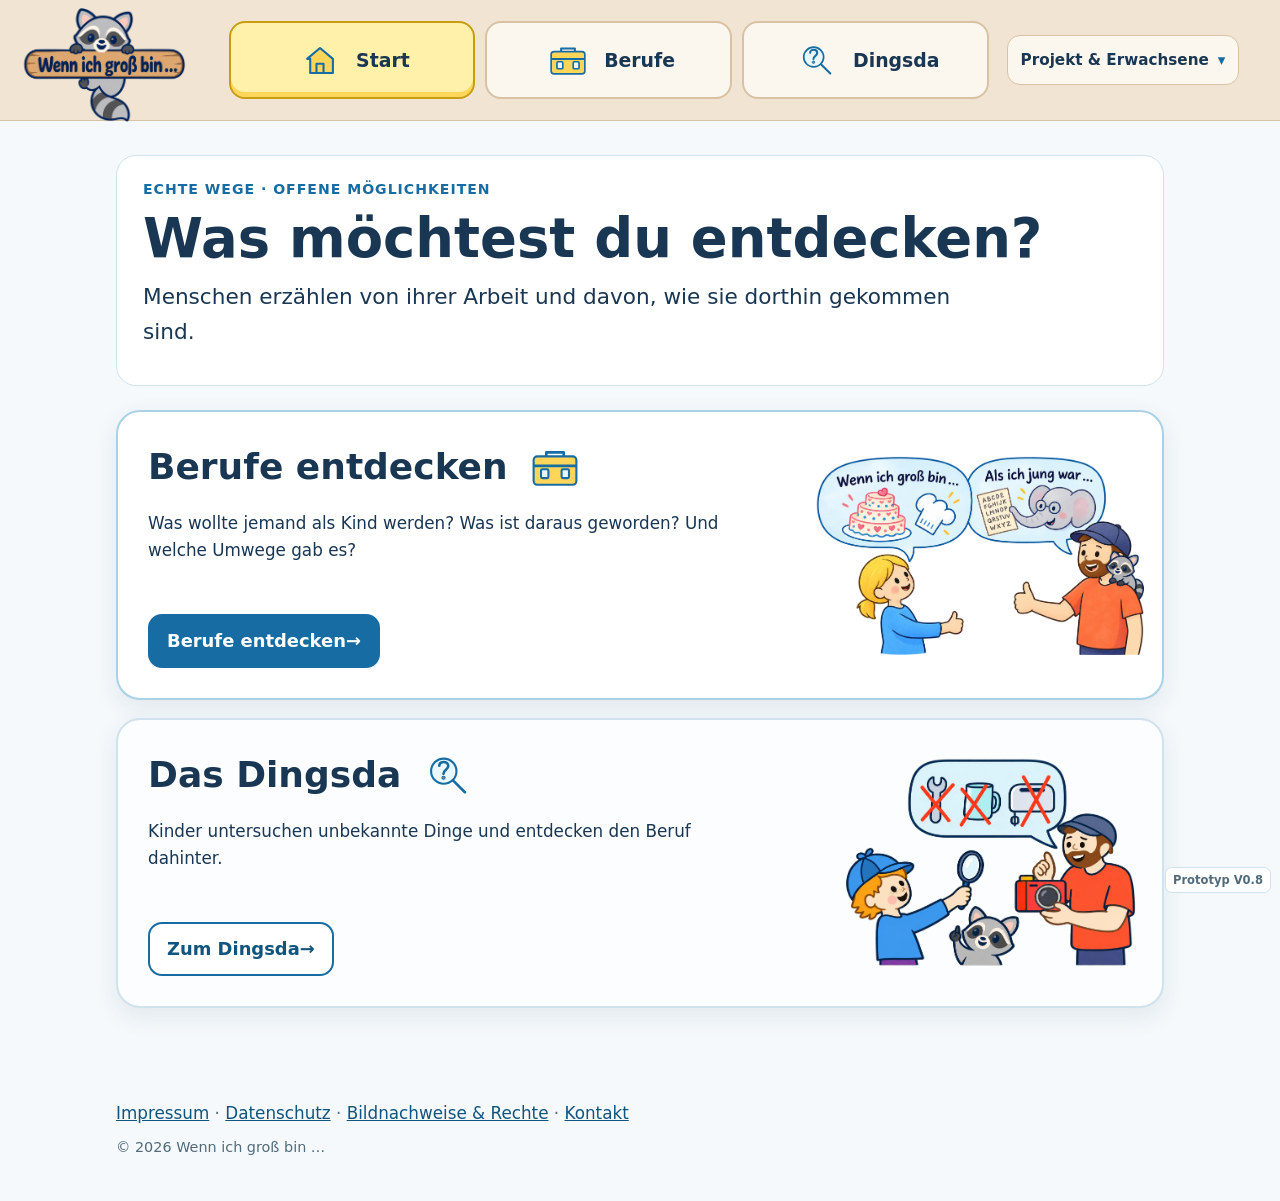
==== commit f3948f4f: "Fuehre Kinder klar durch Berufsgeschichten Fuehrt ein Karteikartenregister fuer Kinderkapitel ein, s" ====
--- a/wenn-ich-gross-bin-site/index.html
+++ b/wenn-ich-gross-bin-site/index.html
@@ -48,7 +48,7 @@
       <div class="home-path-copy">
         <h2>Berufe entdecken <img class="home-path-icon" src="assets/icon-berufe.svg" alt="" /></h2>
         <p>Was wollte jemand als Kind werden? Was ist daraus geworden? Und welche Umwege gab es?</p>
-        <strong class="home-path-action">Zu den Interviews <span aria-hidden="true">→</span></strong>
+        <strong class="home-path-action">Berufe entdecken <span aria-hidden="true">→</span></strong>
       </div>
       <img src="assets/wenn-ich-gross-bin-waschbaer-v3.webp" alt="" />
     </a>
@@ -68,4 +68,4 @@
   <p class="footer-rights">© 2026 Wenn ich groß bin …</p>
 </footer>
 </body>
-</html>
+</html>
--- a/wenn-ich-gross-bin-site/styles.css
+++ b/wenn-ich-gross-bin-site/styles.css
@@ -8,6 +8,9 @@
   --blue-dark: #11547e;
   --blue-soft: #eaf7fd;
   --yellow: #ffd65a;
+  --sand: #f1e4d2;
+  --cream: #fbf6ee;
+  --sand-line: #d8c2a4;
   --radius: 20px;
   --shadow: 0 8px 24px rgba(25, 54, 83, .09);
   --max: 1080px;
@@ -31,7 +34,7 @@
 .skip-link:focus { left: 16px; top: 12px; z-index: 5000; padding: 12px 16px; border-radius: 12px; background: var(--surface); box-shadow: var(--shadow); }
 
 /* Drei große Kinderziele; Projektinformationen stehen getrennt daneben. */
-.site-header { position: sticky; top: 0; z-index: 1000; border-bottom: 1px solid var(--line); background: rgba(245, 249, 252, .97); }
+.site-header { position: sticky; top: 0; z-index: 1000; border-bottom: 1px solid var(--sand-line); background: rgba(241, 228, 210, .97); }
 .header-inner { max-width: 1280px; margin: auto; padding: 8px 16px; display: grid; grid-template-columns: 170px minmax(0, var(--max)); justify-content: center; align-items: center; gap: 18px; }
 /* Das Logo bleibt ein echter Startseiten-Link und konkurriert nicht mit den drei Kinderzielen. */
 .site-logo { width: 170px; height: 104px; display: grid; place-items: center; border-radius: 14px; }
@@ -39,12 +42,12 @@
 .site-logo img { width: 100%; height: 100%; object-fit: contain; }
 .site-nav { min-width: 0; display: grid; grid-template-columns: minmax(420px, 760px) auto; justify-content: center; align-items: center; gap: 18px; }
 .child-nav { display: grid; grid-template-columns: repeat(3, minmax(110px, 1fr)); gap: 10px; list-style: none; margin: 0; padding: 0; }
-.child-nav a { min-height: 78px; padding: 8px 14px; display: flex; align-items: center; justify-content: center; gap: 10px; border: 2px solid transparent; border-radius: 16px; color: var(--text); font-size: 1.18rem; font-weight: 800; }
-.child-nav a:hover { border-color: var(--line); background: var(--surface); text-decoration: none; }
-.child-nav a[aria-current="page"] { border-color: var(--blue); background: var(--blue-soft); box-shadow: inset 0 -5px 0 var(--yellow); }
+.child-nav a { min-height: 78px; padding: 8px 14px; display: flex; align-items: center; justify-content: center; gap: 10px; border: 2px solid var(--sand-line); border-radius: 16px; background: var(--cream); color: var(--text); font-size: 1.18rem; font-weight: 800; }
+.child-nav a:hover { border-color: var(--blue); background: var(--blue-soft); text-decoration: none; }
+.child-nav a[aria-current="page"] { border-color: #c99d11; background: #fff0aa; box-shadow: inset 0 -5px 0 var(--yellow); }
 .child-nav img { width: 52px; height: 44px; object-fit: contain; }
 .project-nav { position: relative; }
-.project-nav summary { min-height: 50px; padding: 10px 13px; display: flex; align-items: center; border: 1px solid var(--line); border-radius: 13px; background: var(--surface); cursor: pointer; font-size: .95rem; font-weight: 750; list-style: none; }
+.project-nav summary { min-height: 50px; padding: 10px 13px; display: flex; align-items: center; border: 1px solid var(--sand-line); border-radius: 13px; background: var(--cream); cursor: pointer; font-size: .95rem; font-weight: 750; list-style: none; }
 .project-nav summary::-webkit-details-marker { display: none; }
 .project-nav summary::after { content: "▾"; margin-left: 9px; color: var(--blue); }
 .project-nav[open] summary::after { content: "▴"; }
@@ -95,6 +98,36 @@
 .btn:hover { filter: brightness(.97); text-decoration: none; }
 .btn.secondary { background: var(--surface); color: var(--blue-dark); }
 
+/* Eltern- und Schulseiten ordnen die beiden Formate für Erwachsene eindeutig ein. */
+.parent-intro { max-width: 900px; }
+.parent-intro h1 { margin: 0 0 12px; font-size: clamp(2.1rem, 5vw, 3.5rem); }
+.parent-page-nav { margin-top: 24px; display: flex; flex-wrap: wrap; gap: 10px; }
+.parent-page-nav a { min-height: 50px; padding: 9px 14px; display: inline-flex; align-items: center; gap: 9px; border: 1px solid var(--sand-line); border-radius: 13px; background: var(--cream); color: var(--text); font-weight: 800; }
+.parent-page-nav a:hover { border-color: var(--blue); background: var(--blue-soft); text-decoration: none; }
+.parent-page-nav img { width: 40px; height: 34px; object-fit: contain; }
+.parent-format, .parent-shared, .parent-join { margin-top: 28px; scroll-margin-top: 130px; }
+.parent-format { overflow: hidden; border: 1px solid var(--line); border-radius: 24px; background: var(--surface); box-shadow: var(--shadow); }
+.parent-format-heading { min-height: 260px; padding: 28px; display: grid; grid-template-columns: minmax(0, 1fr) minmax(240px, 34%); align-items: center; gap: 28px; }
+.parent-format-heading h2 { font-size: clamp(1.8rem, 4vw, 2.5rem); }
+.parent-format-heading > img { width: 100%; height: 220px; object-fit: contain; }
+.parent-tabs { padding: 0 22px 24px; display: grid; gap: 9px; }
+.parent-tabs details { border: 1px solid var(--sand-line); border-radius: 14px; background: var(--cream); overflow: hidden; }
+.parent-tabs summary { min-height: 58px; padding: 13px 17px; display: flex; align-items: center; justify-content: space-between; gap: 12px; color: var(--text); cursor: pointer; font-weight: 850; list-style: none; }
+.parent-tabs summary::-webkit-details-marker { display: none; }
+.parent-tabs summary::after { content: "+"; color: var(--blue); font-size: 1.45rem; line-height: 1; }
+.parent-tabs details[open] summary { background: #fff3bd; box-shadow: inset 6px 0 0 var(--yellow); }
+.parent-tabs details[open] summary::after { content: "−"; }
+.parent-tabs details > div { padding: 17px; border-top: 1px solid var(--sand-line); background: var(--surface); }
+.parent-tabs details > div > :last-child { margin-bottom: 0; }
+.parent-shared { padding: 26px; border: 1px solid var(--line); border-radius: var(--radius); background: var(--surface); box-shadow: var(--shadow); }
+.parent-shared > p:not(.eyebrow) { max-width: 72ch; }
+.parent-join { padding: 24px 26px; display: flex; align-items: center; justify-content: space-between; gap: 28px; border: 2px solid var(--sand-line); border-radius: var(--radius); background: var(--cream); }
+.parent-join > div { max-width: 700px; }
+.parent-join .btn { flex: 0 0 auto; }
+.school-actions { display: flex; flex-wrap: wrap; gap: 10px; }
+.school-secondary-link { margin-top: 12px; }
+.school-format-note { margin-top: 18px; }
+
 /* Lesemengen werden erst im Interviewbereich gewählt. */
 .reading-filter { margin: 26px 0 34px; }
 .reading-filter > p { font-size: 1.35rem; font-weight: 850; }
@@ -107,11 +140,25 @@
 .reading-choice:hover, .amount-card[href]:hover { text-decoration: none; background: var(--blue-soft); }
 .is-disabled, .unavailable { opacity: .58; }
 .section-title { margin-bottom: 14px; }
-.interview-preview { max-width: 790px; padding: 20px; display: grid; grid-template-columns: 240px 1fr; gap: 24px; align-items: center; border: 2px solid var(--line); border-radius: var(--radius); background: var(--surface); box-shadow: var(--shadow); color: var(--text); }
+.interview-preview { max-width: 920px; padding: 20px; display: grid; grid-template-columns: 240px minmax(0, 1fr) 140px; gap: 24px; align-items: center; border: 2px solid var(--line); border-radius: var(--radius); background: var(--surface); box-shadow: var(--shadow); color: var(--text); }
 .interview-preview:hover { border-color: var(--blue); text-decoration: none; }
+.interview-preview-symbol { width: 140px; height: 120px; object-fit: contain; justify-self: end; }
 .preview-images, .portrait-placeholders { display: grid; grid-template-columns: 1fr 1fr; gap: 10px; }
 .preview-images span, .portrait-placeholder { min-height: 150px; padding: 12px; display: grid; place-items: center; border: 2px dashed #9eb8c7; border-radius: 14px; background: var(--blue-soft); color: var(--muted); text-align: center; }
 .card-action { color: var(--blue); }
+
+.dingsda-example { margin-top: 24px; }
+.example-label { width: fit-content; margin-bottom: 10px; padding: 6px 11px; border-radius: 999px; background: var(--yellow); color: var(--text); font-size: .92rem; font-weight: 850; }
+.dingsda-steps { display: grid; grid-template-columns: repeat(4, 1fr); gap: 14px; }
+.dingsda-steps article { position: relative; padding-top: 58px; }
+.dingsda-steps article > span { position: absolute; top: 16px; left: 18px; width: 32px; height: 32px; display: grid; place-items: center; border-radius: 50%; background: var(--blue); color: #fff; font-weight: 900; }
+.dingsda-questions { max-width: 760px; margin-top: 22px; }
+.adult-info { max-width: 760px; margin-top: 22px; padding: 0; overflow: hidden; }
+.adult-info summary { min-height: 58px; padding: 14px 18px; display: flex; align-items: center; justify-content: space-between; cursor: pointer; color: var(--blue-dark); font-weight: 850; list-style: none; }
+.adult-info summary::-webkit-details-marker { display: none; }
+.adult-info summary::after { content: "▾"; color: var(--blue); font-size: 1.3rem; }
+.adult-info[open] summary::after { content: "▴"; }
+.adult-info-body { padding: 4px 18px 20px; border-top: 1px solid var(--line); }
 
 .back-link { margin-bottom: 20px; font-weight: 800; }
 .back-to-jobs { width: fit-content; min-height: 52px; padding: 8px 16px 8px 10px; display: inline-flex; align-items: center; gap: 10px; border: 2px solid var(--blue); border-radius: 14px; background: var(--surface); color: var(--blue-dark); text-decoration: none; }
@@ -140,16 +187,36 @@
 .child-interview section > p, .interview-extra-body { max-width: 56ch; }
 .child-interview .qa { max-width: 56ch; }
 .child-interview .qa h4, .child-interview h4 { margin: 30px 0 8px; font-size: 1.3rem; line-height: 1.35; color: var(--blue-dark); }
-.chapter-guide { margin: 0 0 28px; padding: 20px; border: 2px solid var(--line); border-radius: var(--radius); background: var(--blue-soft); }
+.chapter-guide { position: relative; z-index: 3; margin: 0 0 -2px; padding: 0 18px; border: 0; background: none; }
 .chapter-guide > p { margin: 0 0 12px; font-weight: 850; }
-.chapter-guide ol { margin: 0; padding: 0; display: grid; grid-template-columns: repeat(3, 1fr); gap: 10px; list-style: none; }
-.chapter-guide a { min-height: 74px; padding: 10px; display: flex; align-items: center; gap: 9px; border: 1px solid var(--line); border-radius: 13px; background: var(--surface); color: var(--text); font-size: 1rem; font-weight: 750; line-height: 1.25; text-decoration: none; }
-.chapter-guide a:hover { border-color: var(--blue); text-decoration: none; }
+.chapter-guide ol { margin: 0; padding: 0; display: grid; grid-template-columns: repeat(3, 1fr); align-items: end; gap: 6px; list-style: none; }
+.chapter-guide a { min-height: 72px; padding: 10px 12px 13px; display: flex; align-items: center; gap: 9px; border: 2px solid var(--sand-line); border-bottom-color: var(--blue); border-radius: 15px 15px 0 0; background: var(--cream); color: var(--text); font-size: 1rem; font-weight: 750; line-height: 1.25; text-decoration: none; }
+.chapter-guide a:hover { border-color: var(--blue); background: var(--blue-soft); text-decoration: none; }
 .chapter-guide a span { width: 34px; height: 34px; flex: 0 0 34px; display: grid; place-items: center; border-radius: 50%; background: var(--blue); color: white; }
+.chapter-card-interview .interview-chapter { position: relative; z-index: 2; margin-bottom: 28px; padding: 28px 26px; border: 2px solid var(--blue); border-radius: var(--radius); background: var(--surface); box-shadow: var(--shadow); scroll-margin-top: 125px; }
+.chapter-card-interview .interview-chapter::before, .chapter-card-interview .interview-chapter::after { content: ""; position: absolute; z-index: -1; inset: 8px -7px -8px 7px; border: 1px solid var(--sand-line); border-radius: var(--radius); background: var(--cream); }
+.chapter-card-interview .interview-chapter::after { inset: 15px -12px -15px 12px; z-index: -2; background: #f8ead7; }
+.chapter-card-nav { margin-top: 30px; padding-top: 18px; display: flex; justify-content: space-between; gap: 10px; border-top: 1px solid var(--line); }
+.chapter-card-nav a { min-height: 48px; padding: 9px 13px; display: inline-flex; align-items: center; border: 1px solid var(--sand-line); border-radius: 12px; background: var(--cream); color: var(--text); font-weight: 800; }
+.chapter-card-nav a:hover { border-color: var(--blue); background: var(--blue-soft); text-decoration: none; }
+
+/* In modernen Browsern liegt immer genau eine Kapitelkarte oben; ohne :has bleiben alle Kapitel lesbar. */
+@supports selector(.chapter-card-interview:has(.interview-chapter:target)) {
+  .chapter-card-interview .interview-chapter { display: none; }
+  .chapter-card-interview #heute { display: block; }
+  .chapter-card-interview:has(#weg:target) #heute,
+  .chapter-card-interview:has(#beruf:target) #heute { display: none; }
+  .chapter-card-interview .interview-chapter:target { display: block; }
+  .chapter-card-interview:not(:has(.interview-chapter:target)) .chapter-guide li:first-child a,
+  .chapter-card-interview:has(#heute:target) .chapter-guide a[href="#heute"],
+  .chapter-card-interview:has(#weg:target) .chapter-guide a[href="#weg"],
+  .chapter-card-interview:has(#beruf:target) .chapter-guide a[href="#beruf"] { position: relative; z-index: 4; border-color: var(--blue); border-bottom-color: var(--surface); background: var(--surface); }
+}
 .chapter-count { margin: 0 0 4px; color: var(--muted); font-size: .98rem; font-weight: 800; }
 .key-thought { margin: 24px 0; padding: 16px 18px; border-left: 6px solid var(--yellow); border-radius: 0 12px 12px 0; background: #fff8d9; font-weight: 750; }
-.interview-extra { max-width: 56ch; margin: 24px 0; border: 2px solid var(--line); border-radius: 14px; background: #fbfdff; overflow: hidden; }
-.interview-extra summary { min-height: 58px; padding: 12px 16px; display: flex; align-items: center; justify-content: space-between; gap: 14px; color: var(--blue-dark); font-size: 1.05rem; font-weight: 850; line-height: 1.35; cursor: pointer; list-style: none; }
+.interview-extra { position: relative; max-width: 56ch; margin: 58px 0 24px; border: 2px solid var(--line); border-radius: 14px; background: #fbfdff; }
+.interview-extra::before { content: ""; position: absolute; z-index: 2; top: -58px; right: 18px; width: 92px; height: 108px; background: url("assets/waschbaer-zeigt-v1.png") center / contain no-repeat; pointer-events: none; }
+.interview-extra summary { min-height: 58px; padding: 12px 118px 12px 16px; display: flex; align-items: center; justify-content: space-between; gap: 14px; color: var(--blue-dark); font-size: 1.05rem; font-weight: 850; line-height: 1.35; cursor: pointer; list-style: none; }
 .interview-extra summary::-webkit-details-marker { display: none; }
 .interview-extra summary:hover { background: var(--blue-soft); }
 .interview-extra summary:focus-visible { outline: 4px solid var(--yellow); outline-offset: -4px; }
@@ -202,24 +269,48 @@
   main { padding: 22px 14px 55px; }
   .home-welcome { padding: 20px; }
   .home-welcome h1 { font-size: 2.15rem; }
-  .home-path, .page-intro-with-image, .dingsda-intro { grid-template-columns: 1fr; }
+  .home-path, .page-intro-with-image, .dingsda-intro, .parent-format-heading { grid-template-columns: 1fr; }
   .home-path { min-height: 0; }
   .home-path-copy { padding: 22px; }
   .home-path-icon { width: 58px; height: 44px; }
   .home-path > img:not(.home-path-icon) { height: 180px; padding: 4px 16px 16px; }
   .home-path-action { width: 100%; margin-top: 8px; }
   .page-intro-with-image img, .dingsda-intro > img { width: min(100%, 250px); height: 145px; justify-self: center; }
+  .parent-page-nav { display: grid; }
+  .parent-page-nav a { width: 100%; }
+  .parent-format-heading { min-height: 0; padding: 22px 20px 12px; gap: 8px; }
+  .parent-format-heading > img { width: min(100%, 290px); height: 180px; justify-self: center; }
+  .parent-tabs { padding: 0 14px 18px; }
+  .parent-tabs summary { min-height: 54px; padding: 12px 14px; }
+  .parent-tabs details > div { padding: 15px; }
+  .parent-shared { padding: 21px 18px; }
+  .parent-join { padding: 21px 18px; display: grid; }
+  .school-actions { display: grid; }
   .reading-filter > div, .amount-grid { grid-template-columns: 1fr; }
   .reading-choice, .amount-card { min-height: 118px; grid-template-columns: 82px 1fr; grid-template-rows: auto auto; column-gap: 12px; align-items: center; }
   .reading-choice img, .amount-card img { grid-row: 1 / 3; width: 76px; }
   .reading-choice strong, .amount-card strong { font-size: 1.22rem; }
   .interview-preview { grid-template-columns: 1fr; }
+  .interview-preview-symbol { width: min(100%, 180px); height: 130px; justify-self: center; }
+  .dingsda-steps { grid-template-columns: 1fr; }
   .portrait-placeholders, .two-images { grid-template-columns: 1fr; }
   .compact-reading-switch { display: grid; grid-template-columns: 1fr; }
   .child-interview { font-size: 1.12rem; }
   .child-interview > section { padding: 21px 18px; }
   .chapter-guide ol { grid-template-columns: 1fr; }
-  .chapter-guide a { min-height: 58px; }
+  .chapter-guide { margin-bottom: 14px; padding: 0; }
+  .chapter-guide ol { gap: 7px; }
+  .chapter-guide a { min-height: 58px; border: 1px solid var(--sand-line); border-radius: 13px; }
+  .chapter-card-interview:not(:has(.interview-chapter:target)) .chapter-guide li:first-child a,
+  .chapter-card-interview:has(#heute:target) .chapter-guide a[href="#heute"],
+  .chapter-card-interview:has(#weg:target) .chapter-guide a[href="#weg"],
+  .chapter-card-interview:has(#beruf:target) .chapter-guide a[href="#beruf"] { border: 2px solid var(--blue); background: #fff0aa; }
+  .chapter-card-interview .interview-chapter { padding: 22px 18px; }
+  .chapter-card-nav { display: grid; }
+  .chapter-card-nav a { width: 100%; }
+  .interview-extra { margin-top: 50px; }
+  .interview-extra::before { top: -48px; right: 10px; width: 76px; height: 90px; }
+  .interview-extra summary { padding-right: 92px; }
   .interview-extra summary { font-size: 1rem; }
   .span-4, .span-6, .span-8 { grid-column: span 12; }
   .btn { width: 100%; }
@@ -227,4 +318,4 @@
 
 @media (prefers-reduced-motion: reduce) {
   * { scroll-behavior: auto !important; transition: none !important; }
-}
+}
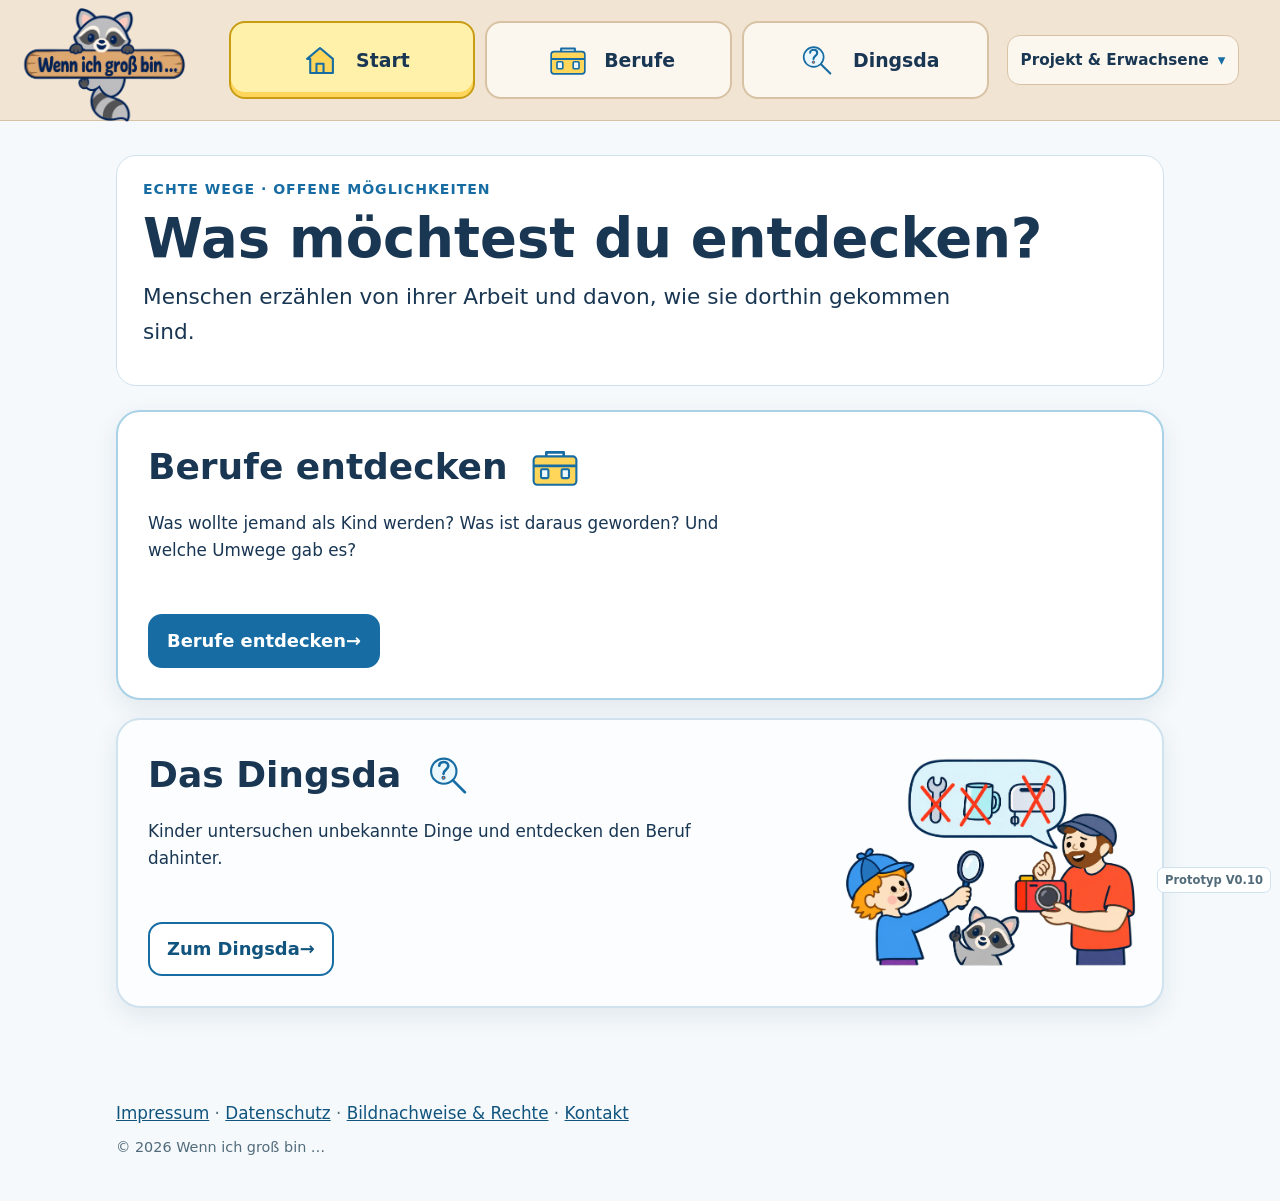
==== commit bae0f5f4: "Übernehme freigegebenes Waschbär-Leitbild in Prototyp V0.10 Neue freigegebene Szene auf Start-, Beru" ====
--- a/wenn-ich-gross-bin-site/index.html
+++ b/wenn-ich-gross-bin-site/index.html
@@ -50,7 +50,7 @@
         <p>Was wollte jemand als Kind werden? Was ist daraus geworden? Und welche Umwege gab es?</p>
         <strong class="home-path-action">Berufe entdecken <span aria-hidden="true">→</span></strong>
       </div>
-      <img src="assets/wenn-ich-gross-bin-waschbaer-v3.webp" alt="" />
+      <img src="assets/wenn-ich-gross-bin-waschbaer-v4.webp" alt="" />
     </a>
 
     <a class="home-path home-path-dingsda" href="komisches-ding.html">
--- a/wenn-ich-gross-bin-site/styles.css
+++ b/wenn-ich-gross-bin-site/styles.css
@@ -43,7 +43,7 @@
 .site-nav { min-width: 0; display: grid; grid-template-columns: minmax(420px, 760px) auto; justify-content: center; align-items: center; gap: 18px; }
 .child-nav { display: grid; grid-template-columns: repeat(3, minmax(110px, 1fr)); gap: 10px; list-style: none; margin: 0; padding: 0; }
 .child-nav a { min-height: 78px; padding: 8px 14px; display: flex; align-items: center; justify-content: center; gap: 10px; border: 2px solid var(--sand-line); border-radius: 16px; background: var(--cream); color: var(--text); font-size: 1.18rem; font-weight: 800; }
-.child-nav a:hover { border-color: var(--blue); background: var(--blue-soft); text-decoration: none; }
+.child-nav a:hover { border-color: #c99d11; background: #fff8d6; text-decoration: none; }
 .child-nav a[aria-current="page"] { border-color: #c99d11; background: #fff0aa; box-shadow: inset 0 -5px 0 var(--yellow); }
 .child-nav img { width: 52px; height: 44px; object-fit: contain; }
 .project-nav { position: relative; }
@@ -215,7 +215,7 @@
 .chapter-count { margin: 0 0 4px; color: var(--muted); font-size: .98rem; font-weight: 800; }
 .key-thought { margin: 24px 0; padding: 16px 18px; border-left: 6px solid var(--yellow); border-radius: 0 12px 12px 0; background: #fff8d9; font-weight: 750; }
 .interview-extra { position: relative; max-width: 56ch; margin: 58px 0 24px; border: 2px solid var(--line); border-radius: 14px; background: #fbfdff; }
-.interview-extra::before { content: ""; position: absolute; z-index: 2; top: -58px; right: 18px; width: 92px; height: 108px; background: url("assets/waschbaer-zeigt-v1.png") center / contain no-repeat; pointer-events: none; }
+.interview-extra-raccoon { position: absolute; z-index: 2; top: -58px; right: 18px; width: 92px; height: 108px; object-fit: contain; pointer-events: none; }
 .interview-extra summary { min-height: 58px; padding: 12px 118px 12px 16px; display: flex; align-items: center; justify-content: space-between; gap: 14px; color: var(--blue-dark); font-size: 1.05rem; font-weight: 850; line-height: 1.35; cursor: pointer; list-style: none; }
 .interview-extra summary::-webkit-details-marker { display: none; }
 .interview-extra summary:hover { background: var(--blue-soft); }
@@ -223,8 +223,9 @@
 .summary-open { display: none; }
 .interview-extra[open] .summary-closed { display: none; }
 .interview-extra[open] .summary-open { display: inline; }
-.disclosure-icon { width: 15px; height: 15px; flex: 0 0 15px; border-right: 3px solid currentColor; border-bottom: 3px solid currentColor; transform: rotate(45deg) translateY(-3px); }
-.interview-extra[open] .disclosure-icon { transform: rotate(225deg) translate(-2px, -2px); }
+.disclosure-icon { width: 24px; height: 24px; flex: 0 0 24px; display: grid; place-items: center; color: var(--blue); font-size: 1.45rem; line-height: 1; }
+.disclosure-icon::before { content: "+"; }
+.interview-extra[open] .disclosure-icon::before { content: "−"; }
 .interview-extra-body { padding: 4px 18px 20px; border-top: 1px solid var(--line); }
 .back-link.end { margin-top: 26px; }
 .reading-guide { margin-top: 18px; }
@@ -244,7 +245,7 @@
 .footer-rights { margin: 8px 0 0; font-size: .9rem; }
 .legal-copy { max-width: 760px; margin-inline: auto; }
 .legal-copy h2:not(:first-child) { margin-top: 28px; }
-body::after { content: "Prototyp V0.8"; position: fixed; right: 9px; bottom: 7px; z-index: 2000; padding: 3px 7px; border: 1px solid var(--line); border-radius: 7px; background: rgba(255, 255, 255, .92); color: var(--muted); font-size: .72rem; font-weight: 750; }
+body::after { content: "Prototyp V0.10"; position: fixed; right: 9px; bottom: 7px; z-index: 2000; padding: 3px 7px; border: 1px solid var(--line); border-radius: 7px; background: rgba(255, 255, 255, .92); color: var(--muted); font-size: .72rem; font-weight: 750; }
 
 @media (max-width: 900px) {
   .header-inner { grid-template-columns: 145px minmax(0, 1fr); gap: 12px; }
@@ -309,7 +310,7 @@
   .chapter-card-nav { display: grid; }
   .chapter-card-nav a { width: 100%; }
   .interview-extra { margin-top: 50px; }
-  .interview-extra::before { top: -48px; right: 10px; width: 76px; height: 90px; }
+  .interview-extra-raccoon { top: -48px; right: 10px; width: 76px; height: 90px; }
   .interview-extra summary { padding-right: 92px; }
   .interview-extra summary { font-size: 1rem; }
   .span-4, .span-6, .span-8 { grid-column: span 12; }
@@ -318,4 +319,4 @@
 
 @media (prefers-reduced-motion: reduce) {
   * { scroll-behavior: auto !important; transition: none !important; }
-}+}
